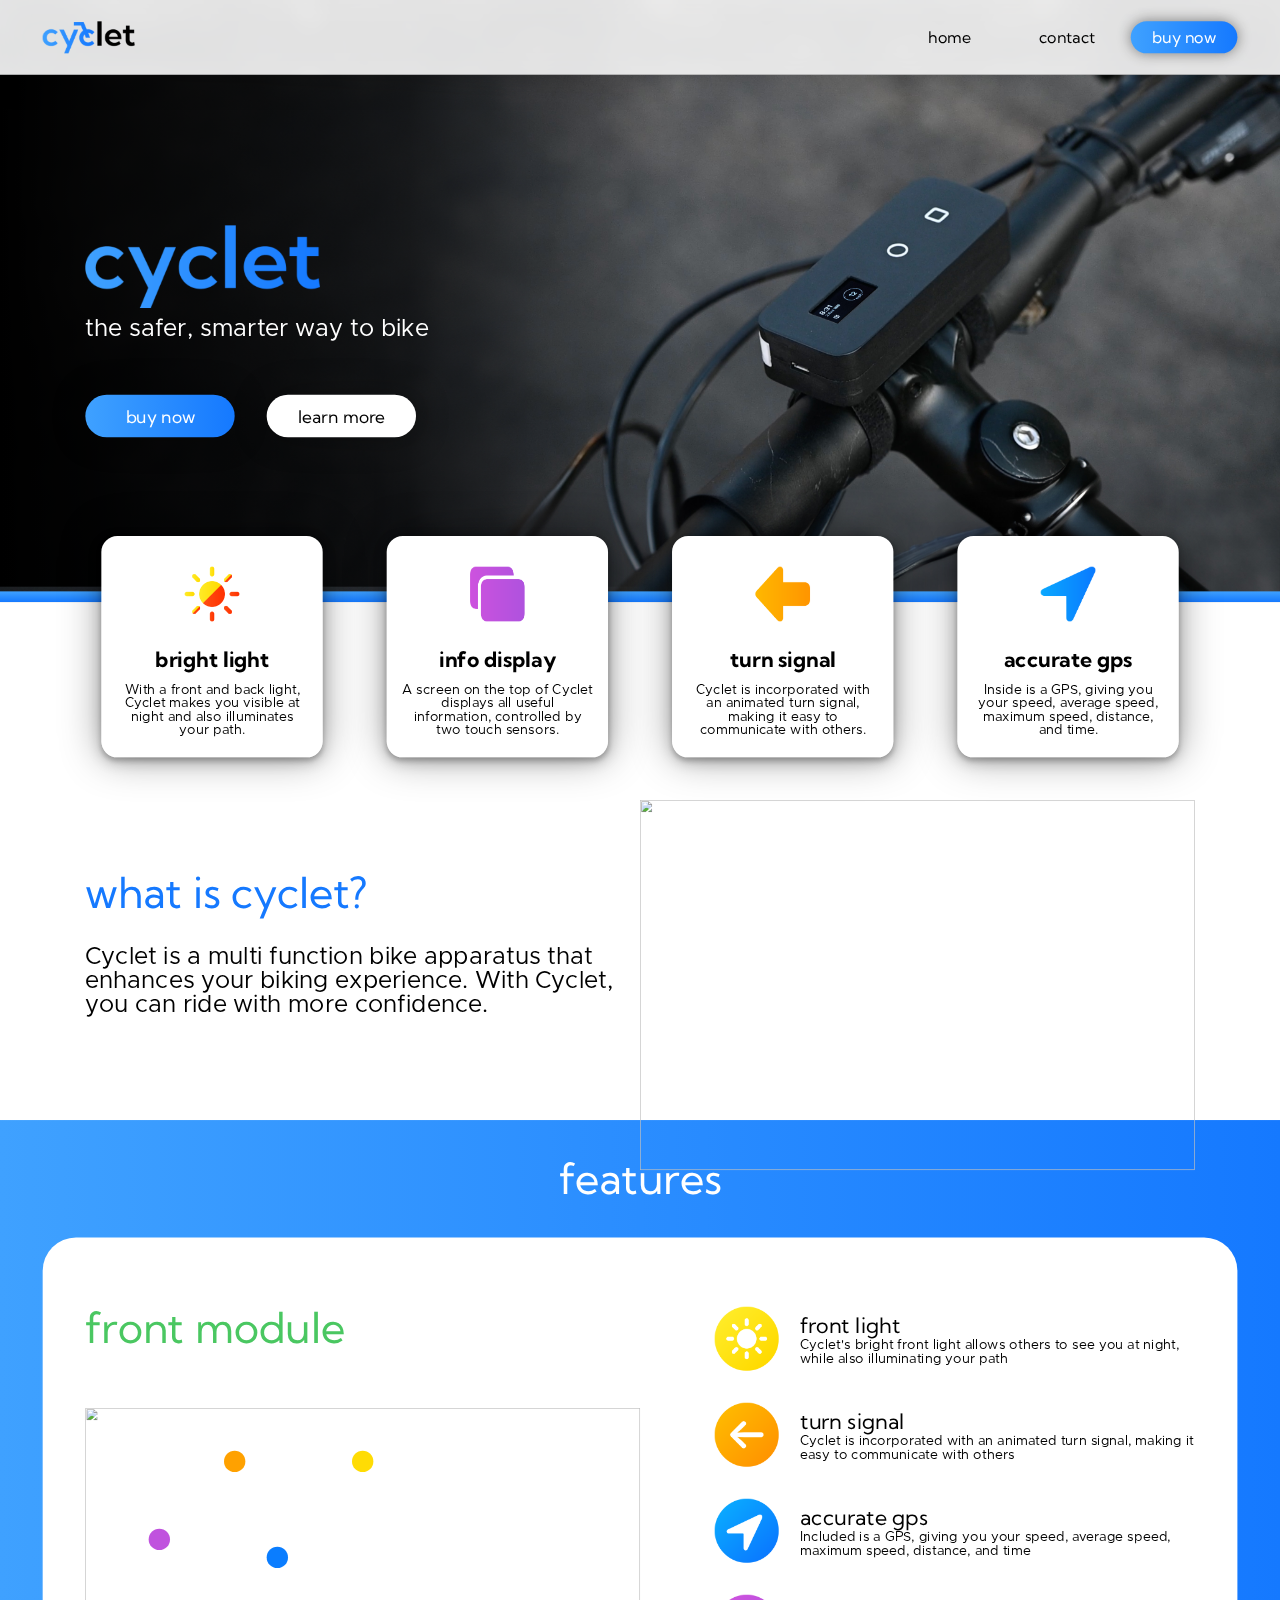
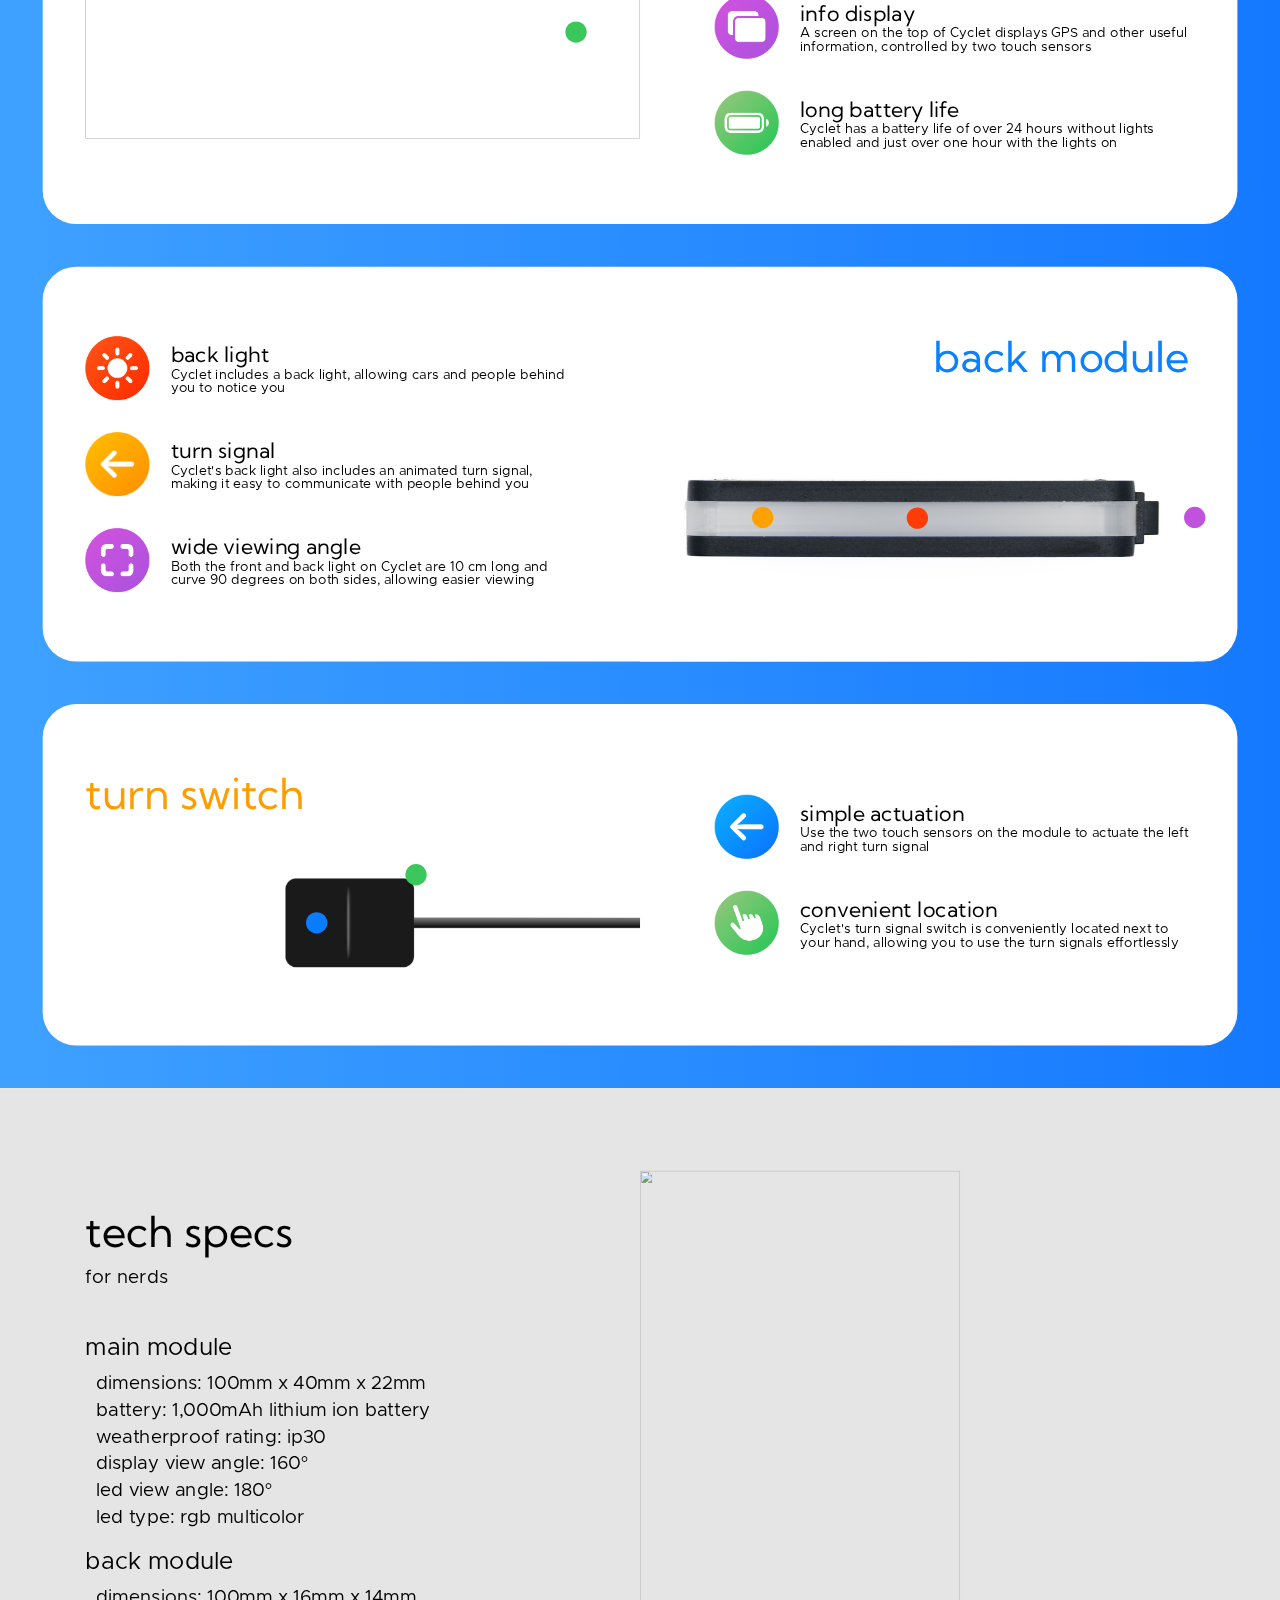
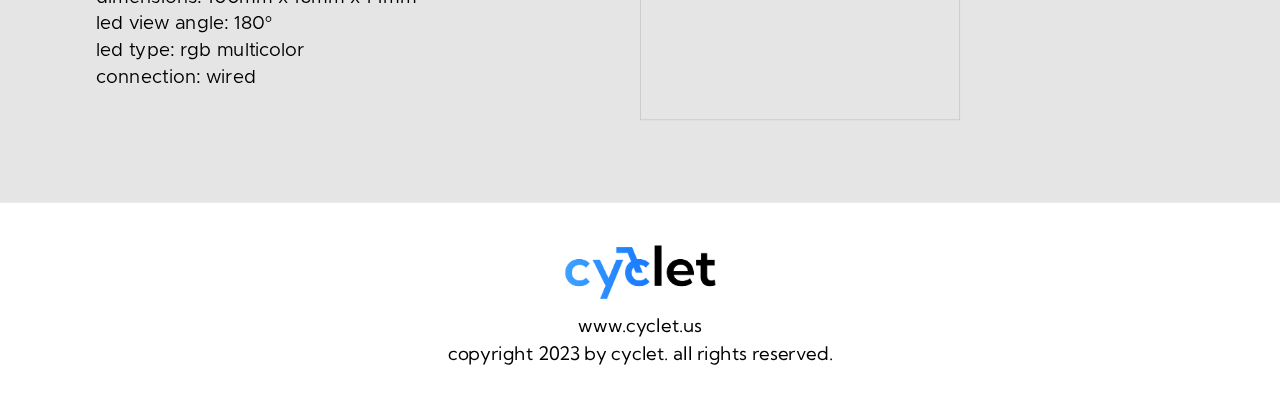
==== index.html @ 7fd23513 "Update index.html" ====
<!DOCTYPE html>
<html>
<head>
<meta charset="utf-8"/>
<meta http-equiv="X-UA-Compatible" content="IE=edge"/>
<meta name="viewport" content="width=device-width, initial-scale=1.0">
<title>cyclet</title>
<link rel="stylesheet" type="text/css" id="applicationStylesheet" href="index.css"/>
<script id="applicationScript" type="text/javascript" src="index.js"></script>
<script src="https://cdnjs.cloudflare.com/ajax/libs/jquery/3.0.0/jquery.min.js"></script>
<script src="https://cdnjs.cloudflare.com/ajax/libs/jquery-modal/0.9.1/jquery.modal.min.js"></script>
<link rel="stylesheet" href="https://cdnjs.cloudflare.com/ajax/libs/jquery-modal/0.9.1/jquery.modal.min.css" />
<link rel="shortcut icon" type="image/x-icon" href="favicon.ico">
<script>
if (navigator.userAgent.match(/Android/i) ||
      navigator.userAgent.match(/webOS/i) ||
      navigator.userAgent.match(/iPhone/i) ||
      navigator.userAgent.match(/iPad/i) ||
      navigator.userAgent.match(/iPod/i) ||
      navigator.userAgent.match(/BlackBerry/i) ||
      navigator.userAgent.match(/Windows Phone/i)
    ) { location.href = "mobile/"; } </script>
</head>
<body>
<div id="main">
	<span id='top'>&nbsp;</span>
	<svg data-type="Rectangle" data-name="Rectangle 23" class="Rectangle_23_j">
		<linearGradient id="Rectangle_23_j" spreadMethod="pad" x1="0" x2="1" y1="0.5" y2="0.5">
			<stop offset="0" stop-color="#3fa1ff" stop-opacity="1"></stop>
			<stop offset="1" stop-color="#1579ff" stop-opacity="1"></stop>
		</linearGradient>
		<rect id="Rectangle_23_j" rx="0" ry="0" x="0" y="0" width="1920" height="2352">
		</rect>
	</svg>
	<div data-type="Group" data-name="Group 19" id="Group_19">
		<img style="width: 100%" data-type="Rectangle" data-name="background.jpg" id="background.jpg" src="background.jpg" srcset="background.jpg">
			
		<svg data-type="Rectangle" data-name="Rectangle 7" class="Rectangle_7_n">
			<linearGradient id="Rectangle_7_n" spreadMethod="pad" x1="0" x2="1" y1="0.228" y2="0.231">
				<stop offset="0" stop-color="#000" stop-opacity="1"></stop>
				<stop offset="0.6192" stop-color="#000" stop-opacity="0.651"></stop>
				<stop offset="1" stop-color="#000" stop-opacity="0"></stop>
			</linearGradient>
			<rect id="Rectangle_7_n" rx="0" ry="0" x="0" y="0" width="992" height="768">
			</rect>
		</svg>
		<div data-type="Group" data-name="Group 3" id="Group_3">
			<img data-type="Rectangle" data-name="cycletlogo" id="cycletlogo" src="cycletlogo.png" srcset="cycletlogo.png 1x, cycletlogo@2x.png 2x">
				
			<div data-type="Text" data-name="the safer, smarter way to bike" id="the_safer_smarter_way_to_bike">
				<span>the safer, smarter way to bike</span>
			</div>
			<div data-type="Symbol" data-name="Color Button" id="Color_Button" class="Color_Button">
				<div data-type="Group" data-name="Color Button Large" id="Color_Button_Large">
					<svg data-type="Rectangle" data-name="Rectangle 5" class="Rectangle_5_u">
						<linearGradient id="Rectangle_5_u" spreadMethod="pad" x1="0" x2="1" y1="0.5" y2="0.5">
							<stop offset="0" stop-color="#3fa1ff" stop-opacity="1"></stop>
							<stop offset="1" stop-color="#1579ff" stop-opacity="1"></stop>
						</linearGradient>
						<rect id="Rectangle_5_u" rx="32" ry="32" x="0" y="0" width="224" height="64">
						</rect>
					</svg>
				</div>
				<a href='#buy' rel='modal:open'>
					<div data-type="Text" data-name="buy now" id="buy_now">
						<span>buy now</span>
					</div>
				</a>
			</div>
			<div data-type="Symbol" data-name="Blank Button" id="Blank_Button" class="Blank_Button">
				<svg data-type="Rectangle" data-name="Rectangle 6" class="Rectangle_6">
					<rect id="Rectangle_6" rx="32" ry="32" x="0" y="0" width="224" height="64">
					</rect>
				</svg>
				<div data-type="Text" data-name="learn more" id="learn_more" onclick="document.querySelector('#features').scrollIntoView({behavior: 'smooth'});">
					<span>learn more</span>
				</div>
			</div>
		</div>
	</div>
	<svg data-type="Rectangle" data-name="Rectangle 10" class="Rectangle_10_">
		<linearGradient id="Rectangle_10_" spreadMethod="pad" x1="0.5" x2="0.5" y1="0" y2="1">
			<stop offset="0" stop-color="#3fa1ff" stop-opacity="1"></stop>
			<stop offset="1" stop-color="#1579ff" stop-opacity="1"></stop>
		</linearGradient>
		<rect id="Rectangle_10_" rx="0" ry="0" x="0" y="0" width="1920" height="16">
		</rect>
	</svg>
	<div data-type="Symbol" data-name="Tab" id="Tab" class="Tab">
		<svg data-type="Rectangle" data-name="Rectangle 8" class="Rectangle_8">
			<rect id="Rectangle_8" rx="24" ry="24" x="0" y="0" width="332" height="332">
			</rect>
		</svg>
		<img data-type="Rectangle" data-name="sunicon" id="sunicon" src="sunicon.png" srcset="sunicon.png 1x, sunicon@2x.png 2x">
			
		<div data-type="Text" data-name="bright light" id="bright_light">
			<span>bright light</span>
		</div>
		<div data-type="Text" data-name="With a front and back light, Cyclet makes you visible at night and also illuminates your path." id="With_a_front_and_back_light_Cy">
			<span>With a front and back light, Cyclet makes you visible at night and also illuminates your path.</span>
		</div>
	</div>
	<div data-type="Symbol" data-name="Tab" id="Tab_" class="Tab">
		<svg data-type="Rectangle" data-name="Rectangle 8" class="Rectangle_8_">
			<rect id="Rectangle_8_" rx="24" ry="24" x="0" y="0" width="332" height="332">
			</rect>
		</svg>
		<img data-type="Rectangle" data-name="screenicon" id="screenicon" src="screenicon.png" srcset="screenicon.png 1x, screenicon@2x.png 2x">
			
		<div data-type="Text" data-name="info display" id="info_display">
			<span>info display</span>
		</div>
		<div data-type="Text" data-name="A screen on the top of Cyclet displays all useful information, controlled by two touch sensors." id="A_screen_on_the_top_of_Cyclet_">
			<span>A screen on the top of Cyclet displays all useful information, controlled by two touch sensors.</span>
		</div>
	</div>
	<div data-type="Symbol" data-name="Tab" id="Tab_bb" class="Tab">
		<svg data-type="Rectangle" data-name="Rectangle 8" class="Rectangle_8_bc">
			<rect id="Rectangle_8_bc" rx="24" ry="24" x="0" y="0" width="332" height="332">
			</rect>
		</svg>
		<img data-type="Rectangle" data-name="turnicon" id="turnicon" src="turnicon.png" srcset="turnicon.png 1x, turnicon@2x.png 2x">
			
		<div data-type="Text" data-name="turn signal" id="turn_signal">
			<span>turn signal</span>
		</div>
		<div data-type="Text" data-name="Cyclet is incorporated with an animated turn signal, making it easy to communicate with others." id="Cyclet_is_incorporated_with_an">
			<span>Cyclet is incorporated with an animated turn signal, making it easy to communicate with others.</span>
		</div>
	</div>
	<div data-type="Symbol" data-name="Tab" id="Tab_bg" class="Tab">
		<svg data-type="Rectangle" data-name="Rectangle 8" class="Rectangle_8_bh">
			<rect id="Rectangle_8_bh" rx="24" ry="24" x="0" y="0" width="332" height="332">
			</rect>
		</svg>
		<img data-type="Rectangle" data-name="gpsicon" id="gpsicon" src="gpsicon.png" srcset="gpsicon.png 1x, gpsicon@2x.png 2x">
			
		<div data-type="Text" data-name="accurate gps" id="accurate_gps">
			<span>accurate gps</span>
		</div>
		<div data-type="Text" data-name="Inside is a GPS, giving you your speed, average speed, maximum speed, distance, and time." id="Inside_is_a_GPS_giving_you_you">
			<span>Inside is a GPS, giving you your speed, average speed, maximum speed, distance, and time.</span>
		</div>
	</div>
	<div data-type="Group" data-name="what is cyclet" id="what_is_cyclet">
		<svg data-type="Rectangle" data-name="Rectangle 13" class="Rectangle_13">
			<rect id="Rectangle_13" rx="0" ry="0" x="0" y="0" width="1920" height="432">
			</rect>
		</svg>
		<div data-type="Group" data-name="Group 5" id="Group_5">
			<div data-type="Text" data-name="what is cyclet?" id="what_is_cyclet_bo">
				<span>what is cyclet?</span>
			</div>
			<div data-type="Symbol" data-name="Component 7 – 1" id="Component_7__1" class="Component_7___1">
				<div data-type="Text" data-name="Cyclet is a multi function bike apparatus that enhances your biking experience. With Cyclet, you can ride with more confidence." id="Cyclet_is_a_multi_function_bik">
					<span>Cyclet is a multi function bike apparatus that enhances your biking experience. With Cyclet, you can ride with more confidence.</span>
				</div>
			</div>
		</div>
		<img data-type="Rectangle" data-name="IMG_2763-removebg-preview" id="IMG_2763-removebg-preview" src="topright.png">
			
	</div>
	<div data-type="Text" data-name="features" id="features">
		<span>features</span>
	</div>
	<div data-type="Group" data-name="Group 15" id="Group_15">
		<svg data-type="Rectangle" data-name="Rectangle 14" class="Rectangle_14">
			<rect id="Rectangle_14" rx="50" ry="50" x="0" y="0" width="1792" height="880">
			</rect>
		</svg>
		<img data-type="Rectangle" data-name="cyclet" id="cyclet" src="front.jpg">
			
		<div data-type="Text" data-name="front module" id="front_module">
			<span>front module</span>
		</div>
		<div data-type="Group" data-name="Group 21" id="Group_21">
			<div data-type="Group" data-name="Group 6" id="Group_6">
				<img data-type="Rectangle" data-name="front" id="front" src="front.png" srcset="front.png 1x, front@2x.png 2x">
					
				<div data-type="Text" data-name="front light" id="front_light">
					<span>front light</span>
				</div>
				<div data-type="Text" data-name="Cyclet's bright front light allows others to see you at night, while also illuminating your path" id="Cyclets_bright_front_light_all">
					<span>Cyclet's bright front light allows others to see you at night, while also illuminating your path</span>
				</div>
			</div>
			<div data-type="Group" data-name="Group 6" id="Group_6_b">
				<img data-type="Rectangle" data-name="turn" id="turn" src="turn.png" srcset="turn.png 1x, turn@2x.png 2x">
					
				<div data-type="Text" data-name="turn signal" id="turn_signal_b">
					<span>turn signal</span>
				</div>
				<div data-type="Text" data-name="Cyclet is incorporated with an animated turn signal, making it easy to communicate with others" id="Cyclet_is_incorporated_with_an_b">
					<span>Cyclet is incorporated with an animated turn signal, making it easy to communicate with others</span>
				</div>
			</div>
			<div data-type="Group" data-name="Group 6" id="Group_6_ca">
				<img data-type="Rectangle" data-name="gps" id="gps" src="gps.png" srcset="gps.png 1x, gps@2x.png 2x">
					
				<div data-type="Text" data-name="accurate gps" id="accurate_gps_b">
					<span>accurate gps</span>
				</div>
				<div data-type="Text" data-name="Included is a GPS, giving you your speed, average speed, maximum speed, distance, and time" id="Included_is_a_GPS_giving_you_y">
					<span>Included is a GPS, giving you your speed, average speed, maximum speed, distance, and time</span>
				</div>
			</div>
			<div data-type="Group" data-name="Group 6" id="Group_6_cb">
				<img data-type="Rectangle" data-name="display" id="display" src="display.png" srcset="display.png 1x, display@2x.png 2x">
					
				<div data-type="Text" data-name="info display" id="info_display_cc">
					<span>info display</span>
				</div>
				<div data-type="Text" data-name="A screen on the top of Cyclet displays GPS and other useful information, controlled by two touch sensors" id="A_screen_on_the_top_of_Cyclet__cd">
					<span>A screen on the top of Cyclet displays GPS and other useful information, controlled by two touch sensors</span>
				</div>
			</div>
			<div data-type="Group" data-name="Group 6" id="Group_6_ce">
				<img data-type="Rectangle" data-name="battery" id="battery" src="battery.png" srcset="battery.png 1x, battery@2x.png 2x">
					
				<div data-type="Text" data-name="long battery life" id="long_battery_life">
					<span>long battery life</span>
				</div>
				<div data-type="Text" data-name="Cyclet has a battery life of over 24 hours without lights enabled and just over one hour with the lights on" id="Cyclet_has_a_battery_life_of_o">
					<span>Cyclet has a battery life of over 24 hours without lights enabled and just over one hour with the lights on</span>
				</div>
			</div>
		</div>
		<svg data-type="Ellipse" data-name="Ellipse 6" class="Ellipse_6">
			<ellipse id="Ellipse_6" rx="16" ry="16" cx="16" cy="16">
			</ellipse>
		</svg>
		<svg data-type="Ellipse" data-name="Ellipse 7" class="Ellipse_7">
			<ellipse id="Ellipse_7" rx="16" ry="16" cx="16" cy="16">
			</ellipse>
		</svg>
		<svg data-type="Ellipse" data-name="Ellipse 8" class="Ellipse_8">
			<ellipse id="Ellipse_8" rx="16" ry="16" cx="16" cy="16">
			</ellipse>
		</svg>
		<svg data-type="Ellipse" data-name="Ellipse 9" class="Ellipse_9">
			<ellipse id="Ellipse_9" rx="16" ry="16" cx="16" cy="16">
			</ellipse>
		</svg>
		<svg data-type="Ellipse" data-name="Ellipse 10" class="Ellipse_10">
			<ellipse id="Ellipse_10" rx="16" ry="16" cx="16" cy="16">
			</ellipse>
		</svg>
	</div>
	<div data-type="Group" data-name="Group 16" id="Group_16">
		<svg data-type="Rectangle" data-name="Rectangle 15" class="Rectangle_15">
			<rect id="Rectangle_15" rx="50" ry="50" x="0" y="0" width="1792" height="592">
			</rect>
		</svg>
		<img data-type="Rectangle" data-name="taillight" id="taillight" src="top.jpg">
			
		<div data-type="Text" data-name="back module" id="back_module">
			<span>back module</span>
		</div>
		<div data-type="Group" data-name="Group 22" id="Group_22">
			<div data-type="Group" data-name="Group 7" id="Group_7">
				<img data-type="Rectangle" data-name="back" id="back" src="back.png" srcset="back.png 1x, back@2x.png 2x">
					
				<div data-type="Text" data-name="back light" id="back_light">
					<span>back light</span>
				</div>
				<div data-type="Text" data-name="Cyclet includes a back light, allowing cars and people behind you to notice you" id="Cyclet_includes_a_back_light_a">
					<span>Cyclet includes a back light, allowing cars and people behind you to notice you</span>
				</div>
			</div>
			<div data-type="Group" data-name="Group 8" id="Group_8">
				<img data-type="Rectangle" data-name="turn" id="turn_cx" src="turn_cx.png" srcset="turn_cx.png 1x, turn_cx@2x.png 2x">
					
				<div data-type="Text" data-name="turn signal" id="turn_signal_cy">
					<span>turn signal</span>
				</div>
				<div data-type="Text" data-name="Cyclet's back light also includes an animated turn signal, making it easy to communicate with people behind you" id="Cyclets_back_light_also_includ">
					<span>Cyclet's back light also includes an animated turn signal, making it easy to communicate with people behind you</span>
				</div>
			</div>
			<div data-type="Group" data-name="Group 9" id="Group_9">
				<img data-type="Rectangle" data-name="viewing" id="viewing" src="viewing.png" srcset="viewing.png 1x, viewing@2x.png 2x">
					
				<div data-type="Text" data-name="wide viewing angle" id="wide_viewing_angle">
					<span>wide viewing angle</span>
				</div>
				<div data-type="Text" data-name="Both the front and back light on Cyclet are 10 cm long and curve 90 degrees on both sides, allowing easier viewing" id="Both_the_front_and_back_light_">
					<span>Both the front and back light on Cyclet are 10 cm long and curve 90 degrees on both sides, allowing easier viewing</span>
				</div>
			</div>
		</div>
		<svg data-type="Ellipse" data-name="Ellipse 11" class="Ellipse_11">
			<ellipse id="Ellipse_11" rx="16" ry="16" cx="16" cy="16">
			</ellipse>
		</svg>
		<svg data-type="Ellipse" data-name="Ellipse 12" class="Ellipse_12">
			<ellipse id="Ellipse_12" rx="16" ry="16" cx="16" cy="16">
			</ellipse>
		</svg>
		<svg data-type="Ellipse" data-name="Ellipse 13" class="Ellipse_13">
			<ellipse id="Ellipse_13" rx="16" ry="16" cx="16" cy="16">
			</ellipse>
		</svg>
	</div>
	<div data-type="Group" data-name="Group 17" id="Group_17">
		<svg data-type="Rectangle" data-name="Rectangle 16" class="Rectangle_16">
			<rect id="Rectangle_16" rx="50" ry="50" x="0" y="0" width="1792" height="512">
			</rect>
		</svg>
		<img data-type="Rectangle" data-name="turnswitch" id="turnswitch" src="turnswitch.png" srcset="turnswitch.png 1x, turnswitch@2x.png 2x">
			
		<div data-type="Text" data-name="turn switch" id="turn_switch">
			<span>turn switch</span>
		</div>
		<div data-type="Group" data-name="Group 23" id="Group_23">
			<div data-type="Group" data-name="Group 10" id="Group_10">
				<img data-type="Rectangle" data-name="switch" id="switch" src="switch.png" srcset="switch.png 1x, switch@2x.png 2x">
					
				<div data-type="Text" data-name="simple actuation" id="simple_actuation">
					<span>simple actuation</span>
				</div>
				<div data-type="Text" data-name="Use the two touch sensors on the module to actuate the left and right turn signal" id="Use_the_two_touch_sensors_on_t">
					<span>Use the two touch sensors on the module to actuate the left and right turn signal</span>
				</div>
			</div>
			<div data-type="Group" data-name="Group 11" id="Group_11">
				<img data-type="Rectangle" data-name="touch" id="touch" src="touch.png" srcset="touch.png 1x, touch@2x.png 2x">
					
				<div data-type="Text" data-name="convenient location" id="convenient_location">
					<span>convenient location</span>
				</div>
				<div data-type="Text" data-name="Cyclet's turn signal switch is conveniently located next to your hand, allowing you to use the turn signals effortlessly" id="Cyclets_turn_signal_switch_is_">
					<span>Cyclet's turn signal switch is conveniently located next to your hand, allowing you to use the turn signals effortlessly</span>
				</div>
			</div>
		</div>
		<svg data-type="Ellipse" data-name="Ellipse 19" class="Ellipse_19">
			<ellipse id="Ellipse_19" rx="16" ry="16" cx="16" cy="16">
			</ellipse>
		</svg>
		<svg data-type="Ellipse" data-name="Ellipse 20" class="Ellipse_20">
			<ellipse id="Ellipse_20" rx="16" ry="16" cx="16" cy="16">
			</ellipse>
		</svg>
		<svg data-type="Path" data-name="Path 1" class="Path_1_dn" viewBox="0 0 256 80">
			<linearGradient id="Path_1_dn" spreadMethod="pad" x1="0" x2="1" y1="0.5" y2="0.5">
				<stop offset="0" stop-color="#fff" stop-opacity="0"></stop>
				<stop offset="1" stop-color="#fff" stop-opacity="1"></stop>
			</linearGradient>
			<path id="Path_1_dn" d="M 0 0 L 256 0 L 256 80 L 0 80 L 0 0 Z">
			</path>
		</svg>
	</div>
	<div data-type="Group" data-name="Group 14" id="Group_14">
		<div data-type="Group" data-name="Group 13" id="Group_13">
			<svg data-type="Rectangle" data-name="Rectangle 17" class="Rectangle_17">
				<rect id="Rectangle_17" rx="0" ry="0" x="0" y="0" width="1920" height="1072">
				</rect>
			</svg>
			<div data-type="Group" data-name="Group 12" id="Group_12">
				<div data-type="Text" data-name="tech specs" id="tech_specs">
					<span>tech specs</span>
				</div>
				<div data-type="Text" data-name="for nerds" id="for_nerds">
					<span>for nerds</span>
				</div>
				<div data-type="Text" data-name="main module" id="main_module">
					<span>main module</span>
				</div>
				<div data-type="Text" data-name="dimensions: 100mm x 40mm x 22mm
battery: 1,000mAh lithium ion battery
weatherproof rating: ip30
display view angle: 160°
led view angle: 180°
led type: rgb multicolor" id="dimensions_100mm_x_60mm_x_40mm">
					<span>dimensions: 100mm x 40mm x 22mm<br/>battery: 1,000mAh lithium ion battery<br/>weatherproof rating: ip30<br/>display view angle: 160°<br/>led view angle: 180°<br/>led type: rgb multicolor</span>
				</div>
				<div data-type="Text" data-name="back module" id="back_module_dw">
					<span>back module</span>
				</div>
				<div data-type="Text" data-name="dimensions: 100mm x 16mm x 14mm
led view angle: 180°
led type: rgb multicolor
connection: wired" id="dimensions_100mm_x_WONG_led_br">
					<span>dimensions: 100mm x 16mm x 14mm<br/>led view angle: 180°<br/>led type: rgb multicolor<br/>connection: wired</span>
				</div>
			</div>
		</div>
		<img style="width:50%" data-type="Rectangle" data-name="front_clear.png" id="cyclet_dy" src="front_clear.png" srcset="front_clear.png">
			
	</div>
	<div data-type="Group" data-name="Group 18" id="Group_18">
		<svg data-type="Rectangle" data-name="Rectangle 18" class="Rectangle_18">
			<rect id="Rectangle_18" rx="0" ry="0" x="0" y="0" width="1920" height="288">
			</rect>
		</svg>
		<div data-type="Text" data-name="www.cyclet.us
copyright 2022 by cyclet. all rights reserved." id="wwwcycletus_copyright_2022_by_">
			<span>www.cyclet.us<br/>copyright 2023 by cyclet. all rights reserved.</span>
		</div>
		<img data-type="Rectangle" data-name="cycletmulti" id="cycletmulti" src="cycletmulti.png" srcset="cycletmulti.png 1x, cycletmulti@2x.png 2x">
			
	</div>
</div>
<div id="Web_1920__1b" style='position:fixed;top:0;'>
	<div data-type="Symbol" data-name="title bar" id="title_bar" class="title_bar" style='backdrop-filter:blur(5px);-webkit-backdrop-filter:blur(5px);'>
		<svg data-type="Rectangle" data-name="Rectangle 1" class="Rectangle_1">
			<rect id="Rectangle_1" rx="0" ry="0" x="0" y="0" width="1920" height="112">
			</rect>
		</svg>
		<img data-type="Rectangle" data-name="cycletmulti" id="cycletmulti_d" src="cycletmulti_d.png" srcset="cycletmulti_d.png 1x, cycletmulti_d@2x.png 2x" onclick="document.querySelector('#top').scrollIntoView({behavior: 'smooth'});">
			
		<div data-type="Symbol" data-name="Blank Button Small" id="Blank_Button_Small" class="Blank_Button_Small">
			<svg data-type="Rectangle" data-name="Rectangle 3" class="Rectangle_3">
				<rect id="Rectangle_3" rx="0" ry="0" x="0" y="0" width="160" height="48">
				</rect>
			</svg>
			<div data-type="Text" data-name="home" id="home" onclick="document.querySelector('#top').scrollIntoView({behavior: 'smooth'});">
				<span>home</span>
			</div>
		</div>
		<div data-type="Symbol" data-name="Color Button Small" id="Color_Button_Small" class="Color_Button_Small">
			<svg data-type="Rectangle" data-name="Rectangle 4" class="Rectangle_4_eb">
				<linearGradient id="Rectangle_4_eb" spreadMethod="pad" x1="0" x2="1" y1="0.5" y2="0.5">
					<stop offset="0" stop-color="#3fa1ff" stop-opacity="1"></stop>
					<stop offset="1" stop-color="#1579ff" stop-opacity="1"></stop>
				</linearGradient>
				<rect id="Rectangle_4_eb" rx="24" ry="24" x="0" y="0" width="160" height="48">
				</rect>
			</svg>
			<a href='#buy' rel='modal:open'>
				<div data-type="Text" data-name="buy now" id="buy_now_ec">
					<span>buy now</span>
				</div>
			</a>
		</div>
		<div data-type="Symbol" data-name="Blank Button Small" id="Blank_Button_Small_ed" class="Blank_Button_Small">
			<svg data-type="Rectangle" data-name="Rectangle 3" class="Rectangle_3_ee">
				<rect id="Rectangle_3_ee" rx="0" ry="0" x="0" y="0" width="160" height="48">
				</rect>
			</svg>
			<a href='#contact-modal' rel='modal:open'>
				<div data-type="Text" data-name="contact" id="contact">
					<span>contact</span>
				</div>
			</a>
		</div>
	</div>
</div>
<div id='contact-modal' class='modal' style='min-width:min-content;'>
	<iframe src="https://docs.google.com/forms/d/e/1FAIpQLSdqhwsS5sTZXXdIE7rICwc__Wpd91kjkl7HMSyyU1W9fLXkRw/viewform?embedded=true" width="640" height="551" frameborder="0" marginheight="0" marginwidth="0">Loading…</iframe>
</div>
<div id='buy' class='modal' style='min-width:min-content;'>
	<iframe src="https://docs.google.com/forms/d/e/1FAIpQLSf7C9I0SHGZcis4JvkJuP2C1coOa0m0CcKMeCeKfvxYSpRfvQ/viewform?embedded=true" width="640" height="551" frameborder="0" marginheight="0" marginwidth="0">Loading…</iframe>
</div>
</body>
</html>
---- index.css ----
@import url('https://fonts.googleapis.com/css2?family=Kumbh+Sans:wght@500;700&display=swap');

@font-face {
	font-family: "Metropolis";
	src: url("Metropolis-Regular.otf");
}
@font-face {
	font-family: "MetropolisBold";
	src: url("Metropolis-Bold.otf");
	font-weight;
}

.mediaViewInfo {
	--web-view-name: main;
	--web-view-id: main;
	--web-scale-to-fit: true;
	--web-scale-to-fit-type: width;
	--web-enable-scale-up: true;
	--web-scale-on-resize: true;
	--web-enable-deep-linking: true;
}
:root {
	--web-view-ids: main;
}
* {
	margin: 0;
	padding: 0;
	box-sizing: border-box;
	border: none;
}
#main {
	position: absolute;
	width: 1920px;
	height: 5392px;
	background-color: rgba(255,255,255,1);
	overflow: hidden;
	--web-view-name: main;
	--web-view-id: main;
	--web-scale-to-fit: true;
	--web-scale-to-fit-type: width;
	--web-enable-scale-up: true;
	--web-scale-on-resize: true;
	--web-enable-deep-linking: true;
}
@keyframes  {


}
@keyframes  {


}
#Rectangle_23_j {
	fill: url(#Rectangle_23_j);
}
.Rectangle_23_j {
	position: absolute;
	overflow: visible;
	width: 1920px;
	height: 2352px;
	left: 0px;
	top: 1680px;
}
#Group_19 {
	position: absolute;
	width: 1920px;
	height: 887px;
	left: 0px;
	top: 0px;
	overflow: visible;
}
#rak-reflex-Cyklist-i-NY-smart- {
	position: absolute;
	width: 1920px;
	height: 887px;
	left: 0px;
	top: 0px;
	overflow: visible;
}
#Rectangle_7_n {
	fill: url(#Rectangle_7_n);
}
.Rectangle_7_n {
	position: absolute;
	overflow: visible;
	width: 992px;
	height: 768px;
	left: 0px;
	top: 112px;
}
#Group_3 {
	position: absolute;
	width: 864px;
	height: 318px;
	left: 128px;
	top: 338px;
	overflow: visible;
}
#cycletlogo {
	position: absolute;
	width: 352px;
	height: 124px;
	left: 0px;
	top: 0px;
	overflow: visible;
}
#the_safer_smarter_way_to_bike {
	left: 0px;
	top: 137px;
	position: absolute;
	overflow: visible;
	width: 865px;
	height: 36px;
	text-align: left;
	font-family: Metropolis;
	font-style: normal;
	font-weight: normal;
	font-size: 36px;
	color: rgba(255,255,255,1);
}
#Color_Button {
	position: absolute;
	width: 224px;
	height: 64px;
	left: 0px;
	top: 254px;
	overflow: visible;
	--web-animation: fadein undefineds undefined;
	--web-action-type: page;
	--web-action-target: buy.html;
	cursor: pointer;
}
#Color_Button_Large {
	position: absolute;
	width: 224px;
	height: 64px;
	left: 0px;
	top: 0px;
	overflow: visible;
}
#Rectangle_5_u {
	fill: url(#Rectangle_5_u);
}
.Rectangle_5_u {
	filter: drop-shadow(0px 0px 25px rgba(0, 0, 0, 0.302));
	position: absolute;
	overflow: visible;
	width: 299px;
	height: 139px;
	left: 0px;
	top: 0px;
}
#buy_now {
	left: 0px;
	top: 16px;
	position: absolute;
	overflow: visible;
	width: 225px;
	height: 26px;
	text-align: center;
	font-family: Kumbh Sans;
	font-style: normal;
	font-weight: normal;
	font-size: 26px;
	color: rgba(255,255,255,1);
}
#Blank_Button {
	position: absolute;
	width: 224px;
	height: 64px;
	left: 272px;
	top: 254px;
	overflow: visible;
}
#Rectangle_6 {
	fill: rgba(255,255,255,1);
}
.Rectangle_6 {
	filter: drop-shadow(0px 0px 25px rgba(0, 0, 0, 0.302));
	position: absolute;
	overflow: visible;
	width: 299px;
	height: 139px;
	left: 0px;
	top: 0px;
}
#learn_more {
	left: 0px;
	top: 16px;
	position: absolute;
	overflow: visible;
	width: 225px;
	height: 26px;
	text-align: center;
	font-family: Kumbh Sans;
	font-style: normal;
	font-weight: normal;
	font-size: 26px;
	color: rgba(0,0,0,1);
}
#Rectangle_10_ {
	fill: url(#Rectangle_10_);
}
.Rectangle_10_ {
	position: absolute;
	overflow: visible;
	width: 1920px;
	height: 16px;
	left: 0px;
	top: 887px;
}
#Tab {
	position: absolute;
	width: 332px;
	height: 332px;
	left: 152px;
	top: 804px;
	overflow: visible;
	box-shadow: 0 4px 8px 0 rgba(0, 0, 0, 0.2), 0 6px 20px 0 rgba(0, 0, 0, 0.19);
	border-radius: 24px;
}
#Rectangle_8 {
	fill: rgba(255,255,255,1);
}
.Rectangle_8 {
	filter: drop-shadow(0px 0px 30px rgba(0, 0, 0, 0.388));
	position: absolute;
	overflow: visible;
	width: 422px;
	height: 422px;
	left: 0px;
	top: 0px;
}
#sunicon {
	position: absolute;
	width: 82px;
	height: 82px;
	left: 125px;
	top: 46px;
	overflow: visible;
}
#bright_light {
	left: 6px;
	top: 165px;
	position: absolute;
	overflow: visible;
	width: 321px;
	height: 32px;
	text-align: center;
	font-family: Kumbh Sans;
	font-style: normal;
	font-weight: bold;
	font-size: 32px;
	color: rgba(0,0,0,1);
}
#With_a_front_and_back_light_Cy {
	left: 22px;
	top: 221px;
	position: absolute;
	overflow: visible;
	width: 289px;
	height: 92px;
	text-align: center;
	font-family: Metropolis;
	font-style: normal;
	font-weight: normal;
	font-size: 20px;
	color: rgba(0,0,0,1);
}
#Tab_ {
	position: absolute;
	width: 332px;
	height: 332px;
	left: 580px;
	top: 804px;
	box-shadow: 0 4px 8px 0 rgba(0, 0, 0, 0.2), 0 6px 20px 0 rgba(0, 0, 0, 0.19);
	overflow: visible;
	border-radius: 24px;
}
#Rectangle_8_ {
	fill: rgba(255,255,255,1);
}
.Rectangle_8_ {
	filter: drop-shadow(0px 0px 30px rgba(0, 0, 0, 0.388));
	position: absolute;
	overflow: visible;
	width: 422px;
	height: 422px;
	left: 0px;
	top: 0px;
}
#screenicon {
	position: absolute;
	width: 82px;
	height: 82px;
	left: 125px;
	top: 46px;
	overflow: visible;
}
#info_display {
	left: 6px;
	top: 165px;
	position: absolute;
	overflow: visible;
	width: 321px;
	height: 32px;
	text-align: center;
	font-family: Kumbh Sans;
	font-style: normal;
	font-weight: bold;
	font-size: 32px;
	color: rgba(0,0,0,1);
}
#A_screen_on_the_top_of_Cyclet_ {
	left: 22px;
	top: 221px;
	position: absolute;
	overflow: visible;
	width: 289px;
	height: 68px;
	text-align: center;
	font-family: Metropolis;
	font-style: normal;
	font-weight: normal;
	font-size: 20px;
	color: rgba(0,0,0,1);
}
#Tab_bb {
	position: absolute;
	width: 332px;
	height: 332px;
	left: 1008px;
	top: 804px;
	overflow: visible;
	box-shadow: 0 4px 8px 0 rgba(0, 0, 0, 0.2), 0 6px 20px 0 rgba(0, 0, 0, 0.19);
	border-radius: 24px;
}
#Rectangle_8_bc {
	fill: rgba(255,255,255,1);
}
.Rectangle_8_bc {
	filter: drop-shadow(0px 0px 30px rgba(0, 0, 0, 0.388));
	position: absolute;
	overflow: visible;
	width: 422px;
	height: 422px;
	left: 0px;
	top: 0px;
}
#turnicon {
	position: absolute;
	width: 82px;
	height: 82px;
	left: 125px;
	top: 46px;
	overflow: visible;
}
#turn_signal {
	left: 6px;
	top: 165px;
	position: absolute;
	overflow: visible;
	width: 321px;
	height: 32px;
	text-align: center;
	font-family: Kumbh Sans;
	font-style: normal;
	font-weight: bold;
	font-size: 32px;
	color: rgba(0,0,0,1);
}
#Cyclet_is_incorporated_with_an {
	left: 22px;
	top: 221px;
	position: absolute;
	overflow: visible;
	width: 289px;
	height: 92px;
	text-align: center;
	font-family: Metropolis;
	font-style: normal;
	font-weight: normal;
	font-size: 20px;
	color: rgba(0,0,0,1);
}
#Tab_bg {
	position: absolute;
	width: 332px;
	height: 332px;
	left: 1436px;
	top: 804px;
	box-shadow: 0 4px 8px 0 rgba(0, 0, 0, 0.2), 0 6px 20px 0 rgba(0, 0, 0, 0.19);
	overflow: visible;
	border-radius: 24px;
}
#Rectangle_8_bh {
	fill: rgba(255,255,255,1);
}
.Rectangle_8_bh {
	filter: drop-shadow(0px 0px 30px rgba(0, 0, 0, 0.388));
	position: absolute;
	overflow: visible;
	width: 422px;
	height: 422px;
	left: 0px;
	top: 0px;
}
#gpsicon {
	position: absolute;
	width: 82px;
	height: 82px;
	left: 125px;
	top: 46px;
	overflow: visible;
}
#accurate_gps {
	left: 6px;
	top: 165px;
	position: absolute;
	overflow: visible;
	width: 321px;
	height: 32px;
	text-align: center;
	font-family: Kumbh Sans;
	font-style: normal;
	font-weight: bold;
	font-size: 32px;
	color: rgba(0,0,0,1);
}
#Inside_is_a_GPS_giving_you_you {
	left: 22px;
	top: 221px;
	position: absolute;
	overflow: visible;
	width: 289px;
	height: 92px;
	text-align: center;
	font-family: Metropolis;
	font-style: normal;
	font-weight: normal;
	font-size: 20px;
	color: rgba(0,0,0,1);
}
#what_is_cyclet {
	position: absolute;
	width: 1920px;
	height: 432px;
	left: 0px;
	top: 1200px;
	overflow: visible;
}
#Rectangle_13 {
	fill: transparent;
}
.Rectangle_13 {
	position: absolute;
	overflow: visible;
	width: 1920px;
	height: 432px;
	left: 0px;
	top: 0px;
}
#Group_5 {
	position: absolute;
	width: 832px;
	height: 250px;
	left: 128px;
	top: 99px;
	overflow: visible;
}
#what_is_cyclet_bo {
	left: 0px;
	top: 0px;
	position: absolute;
	overflow: visible;
	width: 609px;
	height: 64px;
	text-align: left;
	font-family: Kumbh Sans;
	font-style: normal;
	font-weight: normal;
	font-size: 64px;
	color: rgba(21,121,255,1);
}
#Component_7__1 {
	position: absolute;
	width: 832px;
	height: 132px;
	left: 0px;
	top: 118px;
	overflow: visible;
}
#Cyclet_is_a_multi_function_bik {
	left: 0px;
	top: 0px;
	position: absolute;
	overflow: visible;
	width: 833px;
	height: 122px;
	text-align: left;
	font-family: Metropolis;
	font-style: normal;
	font-weight: normal;
	font-size: 36px;
	color: rgba(0,0,0,1);
}
#IMG_2763-removebg-preview {
	position: absolute;
	width: 832px;
	height: 555px;
	left: 960px;
	top: 0px;
	overflow: visible;
}
#features {
	left: 656px;
	top: 1728px;
	position: absolute;
	overflow: visible;
	width: 609px;
	height: 64px;
	text-align: center;
	font-family: Kumbh Sans;
	font-style: normal;
	font-weight: normal;
	font-size: 64px;
	color: rgba(255,255,255,1);
}
#Group_15 {
	position: absolute;
	width: 1792px;
	height: 887px;
	left: 64px;
	top: 1856px;
	overflow: visible;
}
#Rectangle_14 {
	fill: rgba(255,255,255,1);
}
.Rectangle_14 {
	position: absolute;
	overflow: visible;
	width: 1792px;
	height: 880px;
	left: 0px;
	top: 0px;
}
#cyclet {
	position: absolute;
	width: 832px;
	height: 496px;
	left: 64px;
	top: 256px;
	overflow: visible;
}
#front_module {
	left: 64px;
	top: 95px;
	position: absolute;
	overflow: visible;
	width: 357px;
	white-space: nowrap;
	text-align: left;
	font-family: Kumbh Sans;
	font-style: normal;
	font-weight: normal;
	font-size: 64px;
	color: rgba(74,199,97,1);
}
#Group_21 {
	position: absolute;
	width: 720px;
	height: 672px;
	left: 1008px;
	top: 104px;
	overflow: visible;
}
#Group_6 {
	position: absolute;
	width: 720px;
	height: 96px;
	left: 0px;
	top: 0px;
	overflow: visible;
}
#front {
	position: absolute;
	width: 96px;
	height: 96px;
	left: 0px;
	top: 0px;
	overflow: visible;
}
#front_light {
	left: 128px;
	top: 7px;
	position: absolute;
	overflow: visible;
	width: 133px;
	white-space: nowrap;
	text-align: left;
	font-family: Kumbh Sans;
	font-style: normal;
	font-weight: normal;
	font-size: 32px;
	color: rgba(0,0,0,1);
}
#Cyclets_bright_front_light_all {
	left: 128px;
	top: 48px;
	position: absolute;
	overflow: visible;
	width: 593px;
	height: 44px;
	text-align: left;
	font-family: Metropolis;
	font-style: normal;
	font-weight: normal;
	font-size: 20px;
	color: rgba(0,0,0,1);
}
#Group_6_b {
	position: absolute;
	width: 720px;
	height: 96px;
	left: 0px;
	top: 144px;
	overflow: visible;
}
#turn {
	position: absolute;
	width: 96px;
	height: 96px;
	left: 0px;
	top: 0px;
	overflow: visible;
}
#turn_signal_b {
	left: 128px;
	top: 7px;
	position: absolute;
	overflow: visible;
	width: 149px;
	white-space: nowrap;
	text-align: left;
	font-family: Kumbh Sans;
	font-style: normal;
	font-weight: normal;
	font-size: 32px;
	color: rgba(0,0,0,1);
}
#Cyclet_is_incorporated_with_an_b {
	left: 128px;
	top: 48px;
	position: absolute;
	overflow: visible;
	width: 593px;
	height: 44px;
	text-align: left;
	font-family: Metropolis;
	font-style: normal;
	font-weight: normal;
	font-size: 20px;
	color: rgba(0,0,0,1);
}
#Group_6_ca {
	position: absolute;
	width: 720px;
	height: 96px;
	left: 0px;
	top: 288px;
	overflow: visible;
}
#gps {
	position: absolute;
	width: 96px;
	height: 96px;
	left: 0px;
	top: 0px;
	overflow: visible;
}
#accurate_gps_b {
	left: 128px;
	top: 7px;
	position: absolute;
	overflow: visible;
	width: 184px;
	white-space: nowrap;
	text-align: left;
	font-family: Kumbh Sans;
	font-style: normal;
	font-weight: normal;
	font-size: 32px;
	color: rgba(0,0,0,1);
}
#Included_is_a_GPS_giving_you_y {
	left: 128px;
	top: 48px;
	position: absolute;
	overflow: visible;
	width: 593px;
	height: 44px;
	text-align: left;
	font-family: Metropolis;
	font-style: normal;
	font-weight: normal;
	font-size: 20px;
	color: rgba(0,0,0,1);
}
#Group_6_cb {
	position: absolute;
	width: 720px;
	height: 96px;
	left: 0px;
	top: 432px;
	overflow: visible;
}
#display {
	position: absolute;
	width: 96px;
	height: 96px;
	left: 0px;
	top: 0px;
	overflow: visible;
}
#info_display_cc {
	left: 128px;
	top: 7px;
	position: absolute;
	overflow: visible;
	width: 161px;
	white-space: nowrap;
	text-align: left;
	font-family: Kumbh Sans;
	font-style: normal;
	font-weight: normal;
	font-size: 32px;
	color: rgba(0,0,0,1);
}
#A_screen_on_the_top_of_Cyclet__cd {
	left: 128px;
	top: 48px;
	position: absolute;
	overflow: visible;
	width: 593px;
	height: 44px;
	text-align: left;
	font-family: Metropolis;
	font-style: normal;
	font-weight: normal;
	font-size: 20px;
	color: rgba(0,0,0,1);
}
#Group_6_ce {
	position: absolute;
	width: 720px;
	height: 96px;
	left: 0px;
	top: 576px;
	overflow: visible;
}
#battery {
	position: absolute;
	width: 96px;
	height: 96px;
	left: 0px;
	top: 0px;
	overflow: visible;
}
#long_battery_life {
	left: 128px;
	top: 7px;
	position: absolute;
	overflow: visible;
	width: 218px;
	white-space: nowrap;
	text-align: left;
	font-family: Kumbh Sans;
	font-style: normal;
	font-weight: normal;
	font-size: 32px;
	color: rgba(0,0,0,1);
}
#Cyclet_has_a_battery_life_of_o {
	left: 128px;
	top: 48px;
	position: absolute;
	overflow: visible;
	width: 593px;
	height: 44px;
	text-align: left;
	font-family: Metropolis;
	font-style: normal;
	font-weight: normal;
	font-size: 20px;
	color: rgba(0,0,0,1);
}
#Ellipse_6 {
	fill: rgba(255,220,4,1);
}
.Ellipse_6 {
	position: absolute;
	overflow: visible;
	width: 32px;
	height: 32px;
	left: 464px;
	top: 320px;
}
#Ellipse_7 {
	fill: rgba(192,82,222,1);
}
.Ellipse_7 {
	position: absolute;
	overflow: visible;
	width: 32px;
	height: 32px;
	left: 159px;
	top: 437px;
}
#Ellipse_8 {
	fill: rgba(255,161,0,1);
}
.Ellipse_8 {
	position: absolute;
	overflow: visible;
	width: 32px;
	height: 32px;
	left: 272px;
	top: 320px;
}
#Ellipse_9 {
	fill: rgba(10,125,255,1);
}
.Ellipse_9 {
	position: absolute;
	overflow: visible;
	width: 32px;
	height: 32px;
	left: 336px;
	top: 464px;
}
#Ellipse_10 {
	fill: rgba(59,199,92,1);
}
.Ellipse_10 {
	position: absolute;
	overflow: visible;
	width: 32px;
	height: 32px;
	left: 784px;
	top: 576px;
}
#Group_16 {
	position: absolute;
	width: 1792px;
	height: 592px;
	left: 64px;
	top: 2800px;
	overflow: visible;
}
#Rectangle_15 {
	fill: rgba(255,255,255,1);
}
.Rectangle_15 {
	position: absolute;
	overflow: visible;
	width: 1792px;
	height: 592px;
	left: 0px;
	top: 0px;
}
#taillight {
	position: absolute;
	width: 832px;
	height: 432px;
	left: 896px;
	top: 160px;
	overflow: visible;
}
#back_module {
	left: 1336px;
	top: 95px;
	position: absolute;
	overflow: visible;
	width: 364px;
	white-space: nowrap;
	text-align: left;
	font-family: Kumbh Sans;
	font-style: normal;
	font-weight: normal;
	font-size: 64px;
	color: rgba(10,129,255,1);
}
#Group_22 {
	position: absolute;
	width: 720px;
	height: 384px;
	left: 64px;
	top: 104px;
	overflow: visible;
}
#Group_7 {
	position: absolute;
	width: 720px;
	height: 96px;
	left: 0px;
	top: 0px;
	overflow: visible;
}
#back {
	position: absolute;
	width: 96px;
	height: 96px;
	left: 0px;
	top: 0px;
	overflow: visible;
}
#back_light {
	left: 128px;
	top: 7px;
	position: absolute;
	overflow: visible;
	width: 136px;
	white-space: nowrap;
	text-align: left;
	font-family: Kumbh Sans;
	font-style: normal;
	font-weight: normal;
	font-size: 32px;
	color: rgba(0,0,0,1);
}
#Cyclet_includes_a_back_light_a {
	left: 128px;
	top: 48px;
	position: absolute;
	overflow: visible;
	width: 593px;
	height: 44px;
	text-align: left;
	font-family: Metropolis;
	font-style: normal;
	font-weight: normal;
	font-size: 20px;
	color: rgba(0,0,0,1);
}
#Group_8 {
	position: absolute;
	width: 720px;
	height: 96px;
	left: 0px;
	top: 144px;
	overflow: visible;
}
#turn_cx {
	position: absolute;
	width: 96px;
	height: 96px;
	left: 0px;
	top: 0px;
	overflow: visible;
}
#turn_signal_cy {
	left: 128px;
	top: 7px;
	position: absolute;
	overflow: visible;
	width: 149px;
	white-space: nowrap;
	text-align: left;
	font-family: Kumbh Sans;
	font-style: normal;
	font-weight: normal;
	font-size: 32px;
	color: rgba(0,0,0,1);
}
#Cyclets_back_light_also_includ {
	left: 128px;
	top: 48px;
	position: absolute;
	overflow: visible;
	width: 593px;
	height: 44px;
	text-align: left;
	font-family: Metropolis;
	font-style: normal;
	font-weight: normal;
	font-size: 20px;
	color: rgba(0,0,0,1);
}
#Group_9 {
	position: absolute;
	width: 720px;
	height: 96px;
	left: 0px;
	top: 288px;
	overflow: visible;
}
#viewing {
	position: absolute;
	width: 96px;
	height: 96px;
	left: 0px;
	top: 0px;
	overflow: visible;
}
#wide_viewing_angle {
	left: 128px;
	top: 7px;
	position: absolute;
	overflow: visible;
	width: 270px;
	white-space: nowrap;
	text-align: left;
	font-family: Kumbh Sans;
	font-style: normal;
	font-weight: normal;
	font-size: 32px;
	color: rgba(0,0,0,1);
}
#Both_the_front_and_back_light_ {
	left: 128px;
	top: 48px;
	position: absolute;
	overflow: visible;
	width: 593px;
	height: 44px;
	text-align: left;
	font-family: Metropolis;
	font-style: normal;
	font-weight: normal;
	font-size: 20px;
	color: rgba(0,0,0,1);
}
#Ellipse_11 {
	fill: rgba(255,60,8,1);
}
.Ellipse_11 {
	position: absolute;
	overflow: visible;
	width: 32px;
	height: 32px;
	left: 1296px;
	top: 361px;
}
#Ellipse_12 {
	fill: rgba(192,82,222,1);
}
.Ellipse_12 {
	position: absolute;
	overflow: visible;
	width: 32px;
	height: 32px;
	left: 1712px;
	top: 360px;
}
#Ellipse_13 {
	fill: rgba(255,161,0,1);
}
.Ellipse_13 {
	position: absolute;
	overflow: visible;
	width: 32px;
	height: 32px;
	left: 1064px;
	top: 360px;
}
#Group_17 {
	position: absolute;
	width: 1792px;
	height: 512px;
	left: 64px;
	top: 3456px;
	overflow: visible;
}
#Rectangle_16 {
	fill: rgba(255,255,255,1);
}
.Rectangle_16 {
	position: absolute;
	overflow: visible;
	width: 1792px;
	height: 512px;
	left: 0px;
	top: 0px;
}
#turnswitch {
	position: absolute;
	width: 832px;
	height: 240px;
	left: 64px;
	top: 208px;
	overflow: visible;
}
#turn_switch {
	left: 64px;
	top: 95px;
	position: absolute;
	overflow: visible;
	width: 307px;
	white-space: nowrap;
	text-align: left;
	font-family: Kumbh Sans;
	font-style: normal;
	font-weight: normal;
	font-size: 64px;
	color: rgba(255,157,0,1);
}
#Group_23 {
	position: absolute;
	width: 720px;
	height: 240px;
	left: 1008px;
	top: 136px;
	overflow: visible;
}
#Group_10 {
	position: absolute;
	width: 720px;
	height: 96px;
	left: 0px;
	top: 0px;
	overflow: visible;
}
#switch {
	position: absolute;
	width: 96px;
	height: 96px;
	left: 0px;
	top: 0px;
	overflow: visible;
}
#simple_actuation {
	left: 128px;
	top: 7px;
	position: absolute;
	overflow: visible;
	width: 232px;
	white-space: nowrap;
	text-align: left;
	font-family: Kumbh Sans;
	font-style: normal;
	font-weight: normal;
	font-size: 32px;
	color: rgba(0,0,0,1);
}
#Use_the_two_touch_sensors_on_t {
	left: 128px;
	top: 48px;
	position: absolute;
	overflow: visible;
	width: 593px;
	height: 44px;
	text-align: left;
	font-family: Metropolis;
	font-style: normal;
	font-weight: normal;
	font-size: 20px;
	color: rgba(0,0,0,1);
}
#Group_11 {
	position: absolute;
	width: 720px;
	height: 96px;
	left: 0px;
	top: 144px;
	overflow: visible;
}
#touch {
	position: absolute;
	width: 96px;
	height: 96px;
	left: 0px;
	top: 0px;
	overflow: visible;
}
#convenient_location {
	left: 128px;
	top: 7px;
	position: absolute;
	overflow: visible;
	width: 275px;
	white-space: nowrap;
	text-align: left;
	font-family: Kumbh Sans;
	font-style: normal;
	font-weight: normal;
	font-size: 32px;
	color: rgba(0,0,0,1);
}
#Cyclets_turn_signal_switch_is_ {
	left: 128px;
	top: 48px;
	position: absolute;
	overflow: visible;
	width: 593px;
	height: 44px;
	text-align: left;
	font-family: Metropolis;
	font-style: normal;
	font-weight: normal;
	font-size: 20px;
	color: rgba(0,0,0,1);
}
#Ellipse_19 {
	fill: rgba(10,125,255,1);
}
.Ellipse_19 {
	position: absolute;
	overflow: visible;
	width: 32px;
	height: 32px;
	left: 395px;
	top: 312px;
}
#Ellipse_20 {
	fill: rgba(59,199,92,1);
}
.Ellipse_20 {
	position: absolute;
	overflow: visible;
	width: 32px;
	height: 32px;
	left: 544px;
	top: 240px;
}
#Path_1_dn {
	fill: url(#Path_1_dn);
}
.Path_1_dn {
	overflow: visible;
	position: absolute;
	width: 256px;
	height: 80px;
	left: 641px;
	top: 240px;
	transform: matrix(1,0,0,1,0,0);
}
#Group_14 {
	position: absolute;
	width: 1920px;
	height: 1072px;
	left: 0px;
	top: 4032px;
	overflow: visible;
}
#Group_13 {
	position: absolute;
	width: 1920px;
	height: 1072px;
	left: 0px;
	top: 0px;
	overflow: visible;
}
#Rectangle_17 {
	fill: rgba(229,229,229,1);
}
.Rectangle_17 {
	position: absolute;
	overflow: visible;
	width: 1920px;
	height: 1072px;
	left: 0px;
	top: 0px;
}
#Group_12 {
	position: absolute;
	width: 608px;
	height: 722px;
	left: 128px;
	top: 176px;
	overflow: visible;
}
#tech_specs {
	left: 0px;
	top: 0px;
	position: absolute;
	overflow: visible;
	width: 609px;
	height: 64px;
	text-align: left;
	font-family: Kumbh Sans;
	font-style: normal;
	font-weight: normal;
	font-size: 64px;
	color: rgba(0,0,0,1);
}
#for_nerds {
	left: 0px;
	top: 95px;
	position: absolute;
	overflow: visible;
	width: 609px;
	height: 28px;
	text-align: left;
	font-family: Metropolis;
	font-style: normal;
	font-weight: normal;
	font-size: 28px;
	color: rgba(0,0,0,1);
}
#main_module {
	left: 0px;
	top: 196px;
	position: absolute;
	overflow: visible;
	width: 207px;
	white-space: nowrap;
	text-align: left;
	font-family: Metropolis;
	font-style: normal;
	font-weight: normal;
	font-size: 36px;
	color: rgba(0,0,0,1);
}
#dimensions_100mm_x_60mm_x_40mm {
	left: 16px;
	top: 254px;
	position: absolute;
	overflow: visible;
	width: 466px;
	white-space: nowrap;
	line-height: 40px;
	margin-top: -6px;
	text-align: left;
	font-family: Metropolis;
	font-style: normal;
	font-weight: normal;
	font-size: 28px;
	color: rgba(0,0,0,1);
}
#back_module_dw {
	left: 0px;
	top: 516px;
	position: absolute;
	overflow: visible;
	width: 205px;
	white-space: nowrap;
	text-align: left;
	font-family: Metropolis;
	font-style: normal;
	font-weight: normal;
	font-size: 36px;
	color: rgba(0,0,0,1);
}
#dimensions_100mm_x_WONG_led_br {
	left: 16px;
	top: 574px;
	position: absolute;
	overflow: visible;
	width: 371px;
	white-space: nowrap;
	line-height: 40px;
	margin-top: -6px;
	text-align: left;
	font-family: Metropolis;
	font-style: normal;
	font-weight: normal;
	font-size: 28px;
	color: rgba(0,0,0,1);
}
#cyclet_dy {
	position: absolute;
	width: 832px;
	height: 824px;
	left: 960px;
	top: 124px;
	overflow: visible;
}
#Group_18 {
	position: absolute;
	width: 1920px;
	height: 288px;
	left: 0px;
	top: 5104px;
	overflow: visible;
}
#Rectangle_18 {
	fill: rgba(255,255,255,1);
}
.Rectangle_18 {
	position: absolute;
	overflow: visible;
	width: 1920px;
	height: 288px;
	left: 0px;
	top: 0px;
}
#wwwcycletus_copyright_2022_by_ {
	left: 664px;
	top: 170px;
	position: absolute;
	overflow: visible;
	width: 593px;
	height: 70px;
	line-height: 42px;
	margin-top: -7px;
	text-align: center;
	font-family: Kumbh Sans;
	font-style: normal;
	font-weight: normal;
	font-size: 28px;
	color: rgba(0,0,0,1);
}
#cycletmulti {
	position: absolute;
	width: 225px;
	height: 80px;
	left: 848px;
	top: 64px;
	overflow: visible;
}
#title_bar {
	position: absolute;
	width: 1920px;
	height: 112px;
	left: 0px;
	top: 0px;
	overflow: visible;
}
#Rectangle_1 {
	filter: blur(1px);
	fill: rgba(255,255,255,0.85);
}
.Rectangle_1 {
	filter: drop-shadow(0px 0px 25px rgba(0, 0, 0, 0.302));
	position: absolute;
	overflow: visible;
	width: 1995px;
	height: 187px;
	left: 0px;
	top: 0px;
}
#cycletmulti_d {
	position: absolute;
	width: 138px;
	height: 48px;
	left: 64px;
	top: 32px;
	overflow: visible;
}
#Blank_Button_Small {
	position: absolute;
	width: 160px;
	height: 48px;
	left: 1344px;
	top: 32px;
	overflow: visible;
}
#Rectangle_3 {
	fill: transparent;
}
.Rectangle_3 {
	position: absolute;
	overflow: visible;
	width: 160px;
	height: 48px;
	left: 0px;
	top: 0px;
}
#home {
	left: 0px;
	top: 9px;
	position: absolute;
	overflow: visible;
	width: 161px;
	height: 24px;
	text-align: center;
	font-family: Kumbh Sans;
	font-style: normal;
	font-weight: normal;
	font-size: 24px;
	color: rgba(0,0,0,1);
}
#Color_Button_Small {
	position: absolute;
	width: 160px;
	height: 48px;
	left: 1696px;
	top: 32px;
	overflow: visible;
	--web-animation: fadein undefineds undefined;
	--web-action-type: page;
	--web-action-target: buy.html;
	cursor: pointer;
}
#Rectangle_4_eb {
	fill: url(#Rectangle_4_eb);
}
.Rectangle_4_eb {
	filter: drop-shadow(0px 0px 10px rgba(0, 0, 0, 0.459));
	position: absolute;
	overflow: visible;
	width: 190px;
	height: 78px;
	left: 0px;
	top: 0px;
}
#buy_now_ec {
	left: 0px;
	top: 9px;
	position: absolute;
	overflow: visible;
	width: 161px;
	height: 24px;
	text-align: center;
	font-family: Kumbh Sans;
	font-style: normal;
	font-weight: normal;
	font-size: 24px;
	color: rgba(255,255,255,1);
}
#Blank_Button_Small_ed {
	position: absolute;
	width: 160px;
	height: 48px;
	left: 1520px;
	top: 32px;
	overflow: visible;
}
#Rectangle_3_ee {
	fill: transparent;
}
.Rectangle_3_ee {
	position: absolute;
	overflow: visible;
	width: 160px;
	height: 48px;
	left: 0px;
	top: 0px;
}
#contact {
	left: 0px;
	top: 9px;
	position: absolute;
	overflow: visible;
	width: 161px;
	height: 24px;
	text-align: center;
	font-family: Kumbh Sans;
	font-style: normal;
	font-weight: normal;
	font-size: 24px;
	color: rgba(0,0,0,1);
}
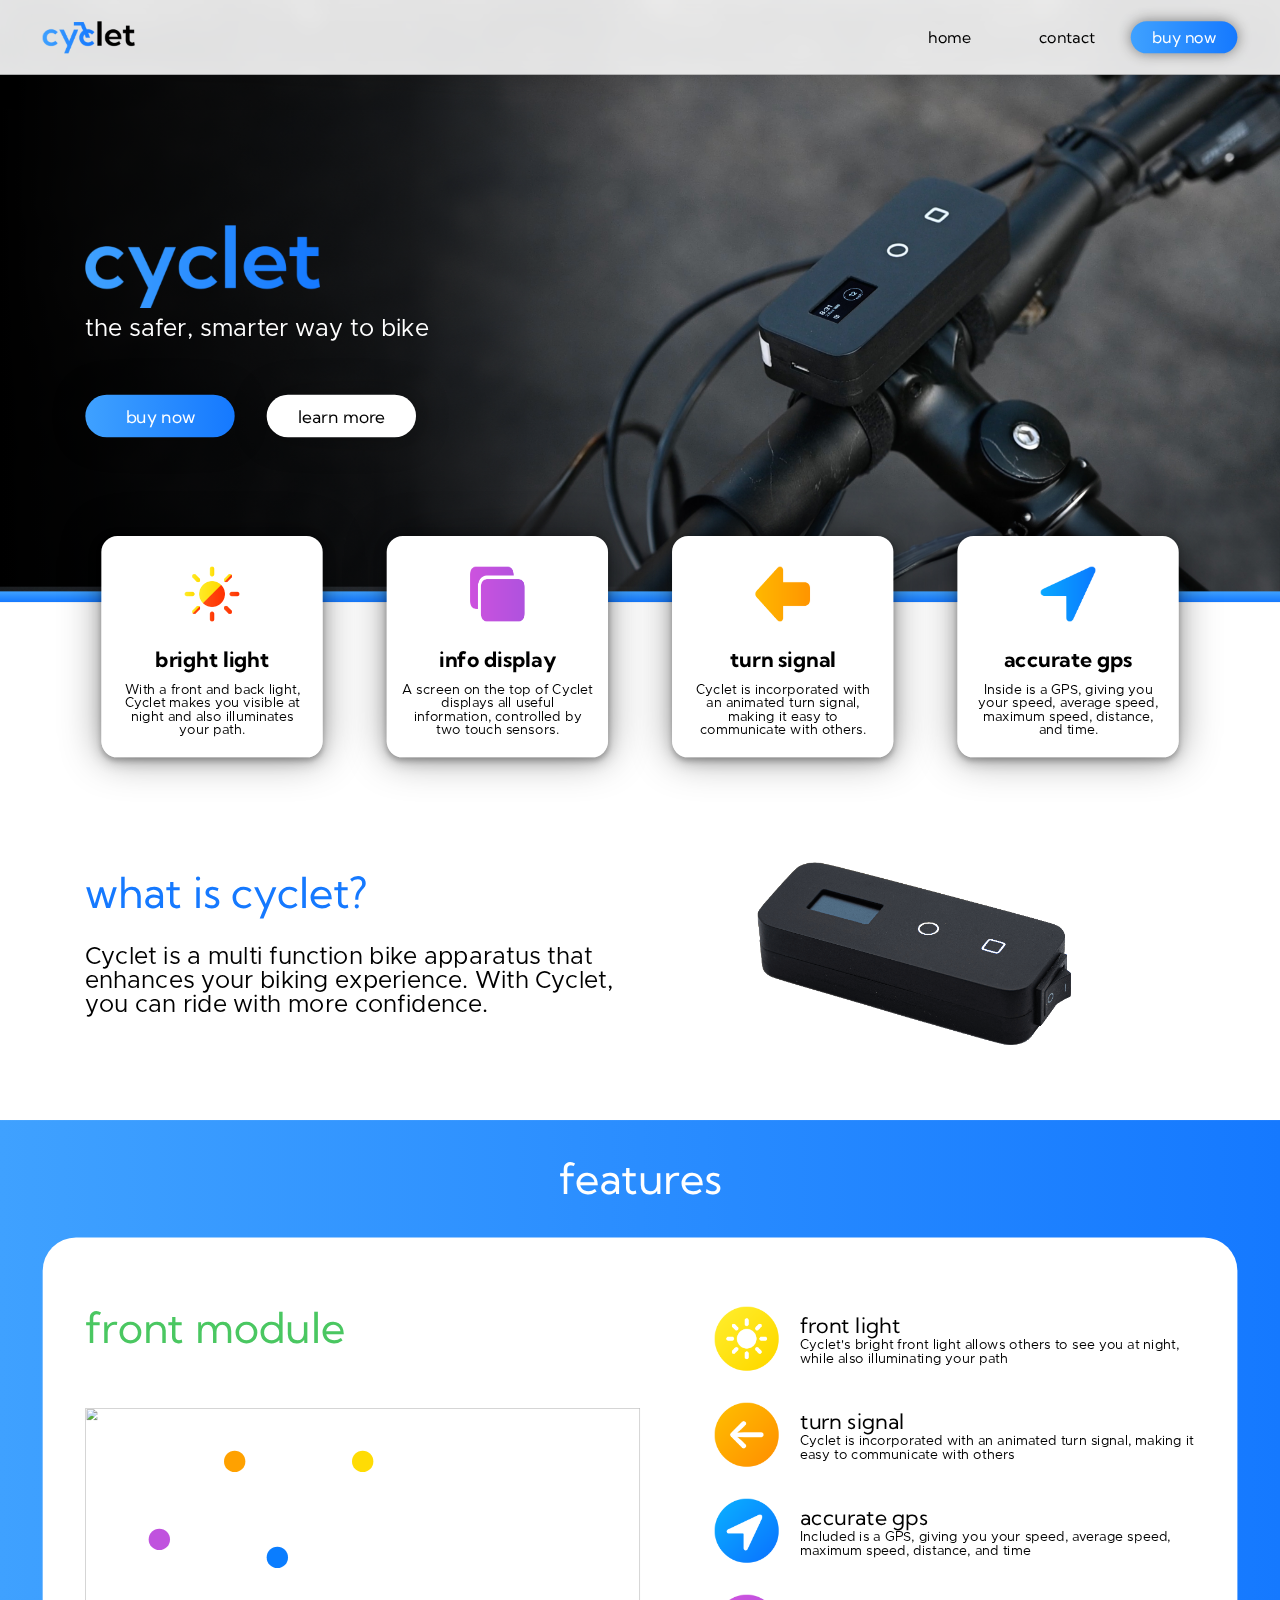
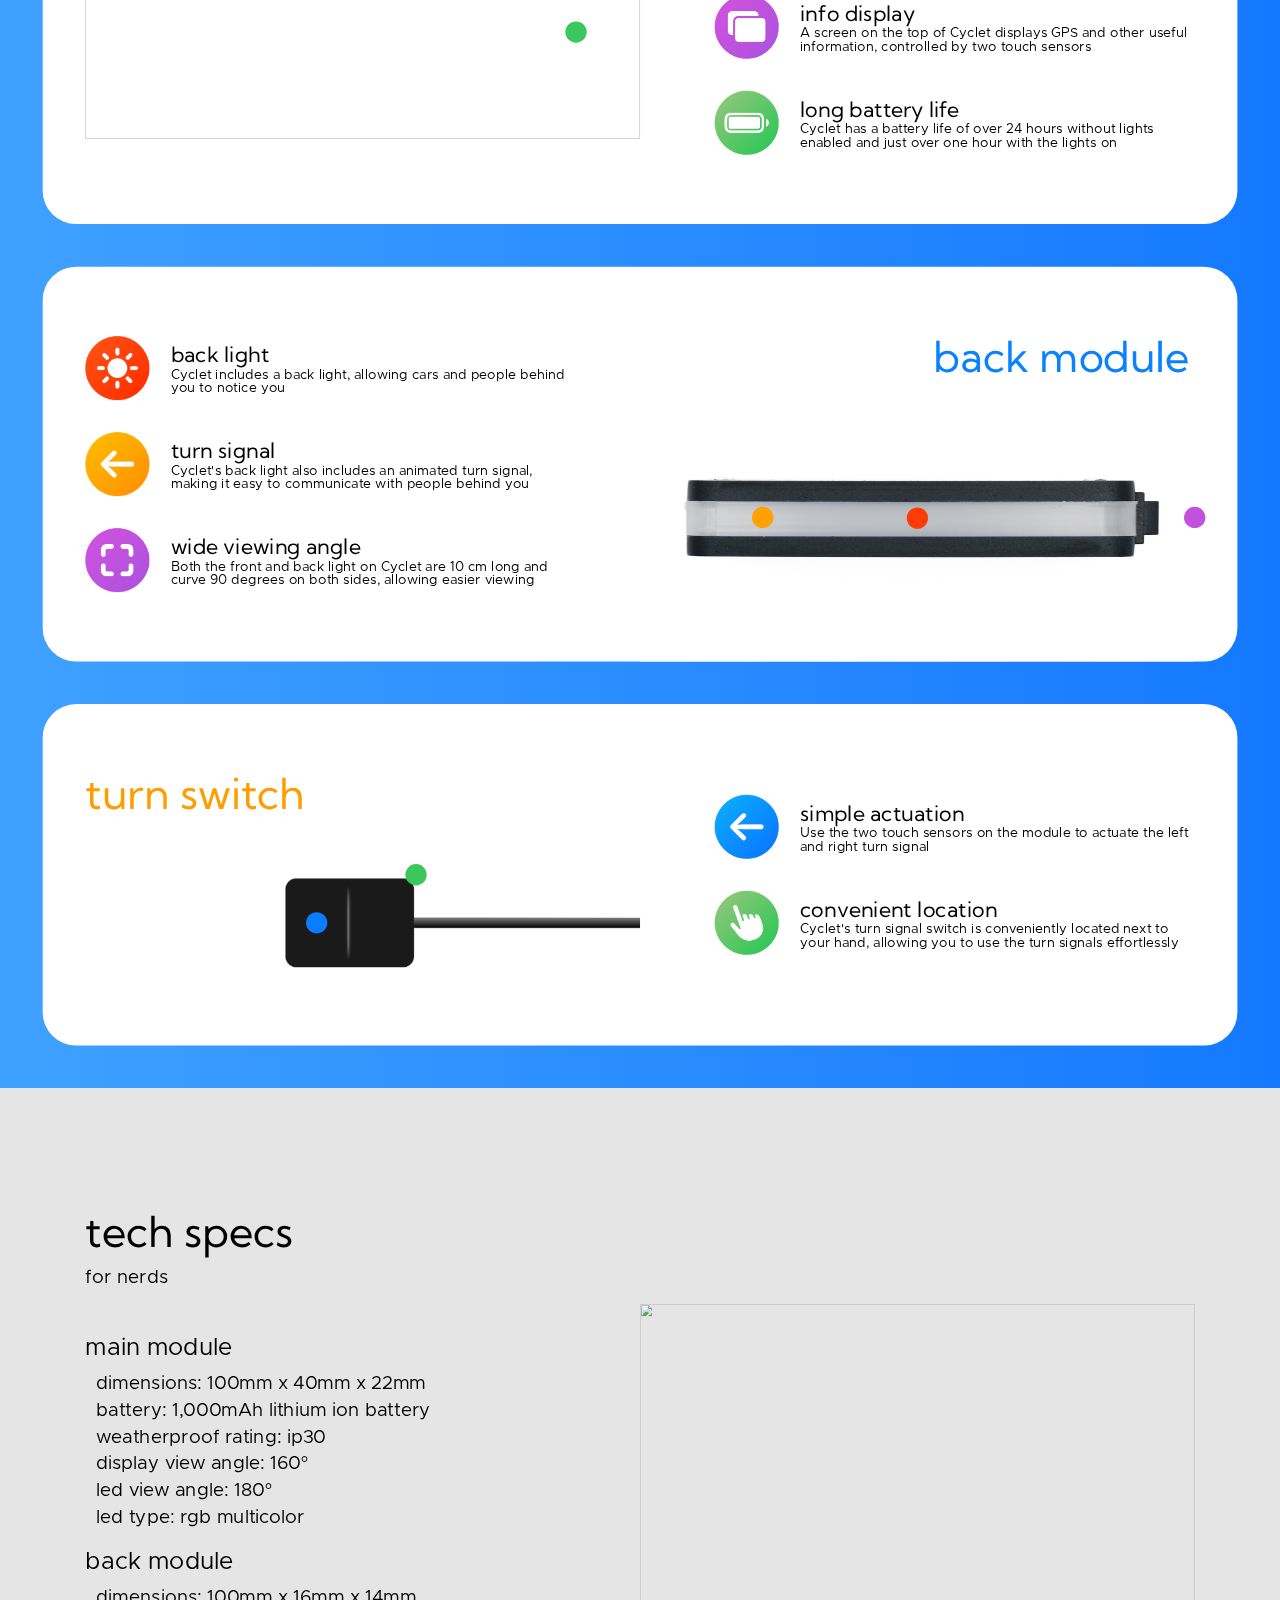
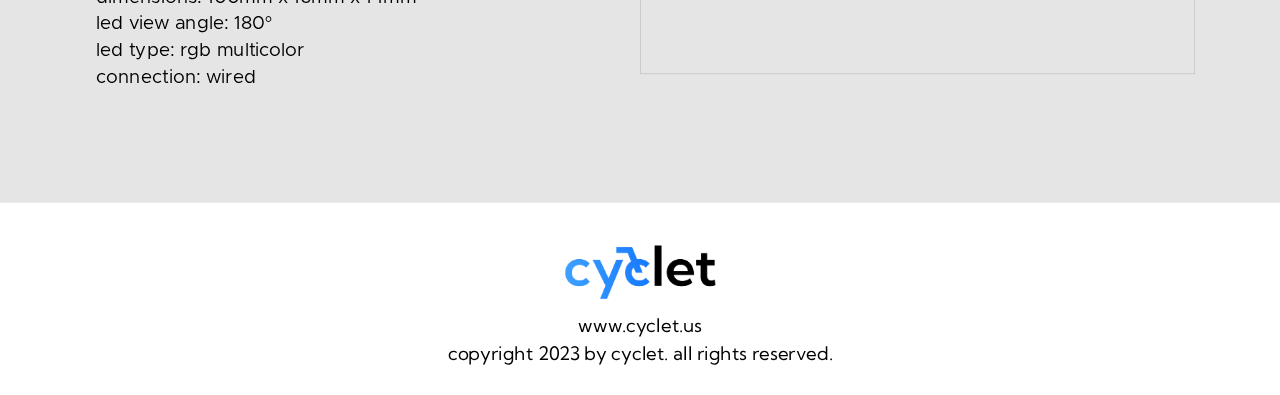
==== commit 1cfb5ffd: "updates" ====
--- a/index.html
+++ b/index.html
@@ -385,7 +385,7 @@
 				</div>
 			</div>
 		</div>
-		<img style="width:50%" data-type="Rectangle" data-name="front_clear.png" id="cyclet_dy" src="front_clear.png" srcset="front_clear.png">
+		<img data-type="Rectangle" data-name="front_clear.png" id="cyclet_dy" src="front_clear.png" srcset="front_clear.png">
 			
 	</div>
 	<div data-type="Group" data-name="Group 18" id="Group_18">
--- a/index.css
+++ b/index.css
@@ -509,7 +509,7 @@
 	width: 832px;
 	height: 555px;
 	left: 960px;
-	top: 0px;
+	top: -50px;
 	overflow: visible;
 }
 #features {
@@ -1361,9 +1361,9 @@
 #cyclet_dy {
 	position: absolute;
 	width: 832px;
-	height: 824px;
+	height: 555px;
 	left: 960px;
-	top: 124px;
+	top: 324px;
 	overflow: visible;
 }
 #Group_18 {
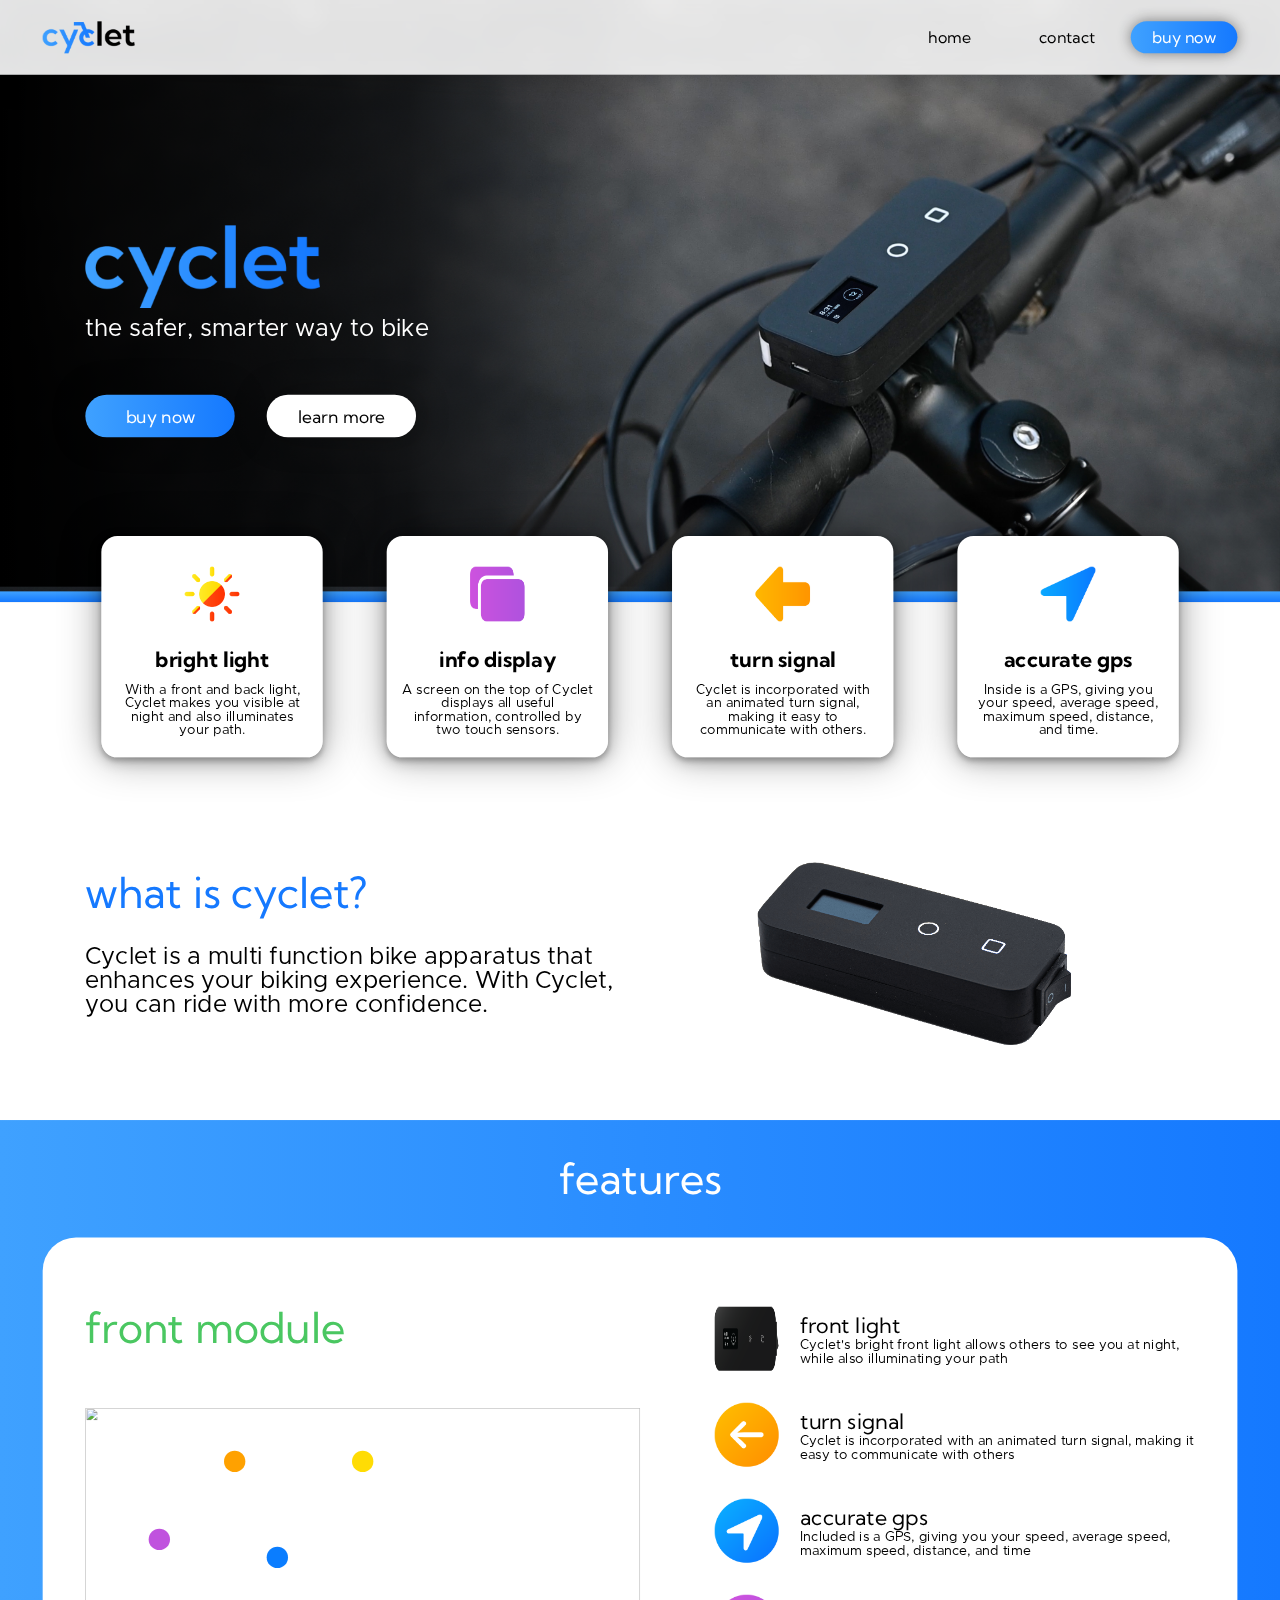
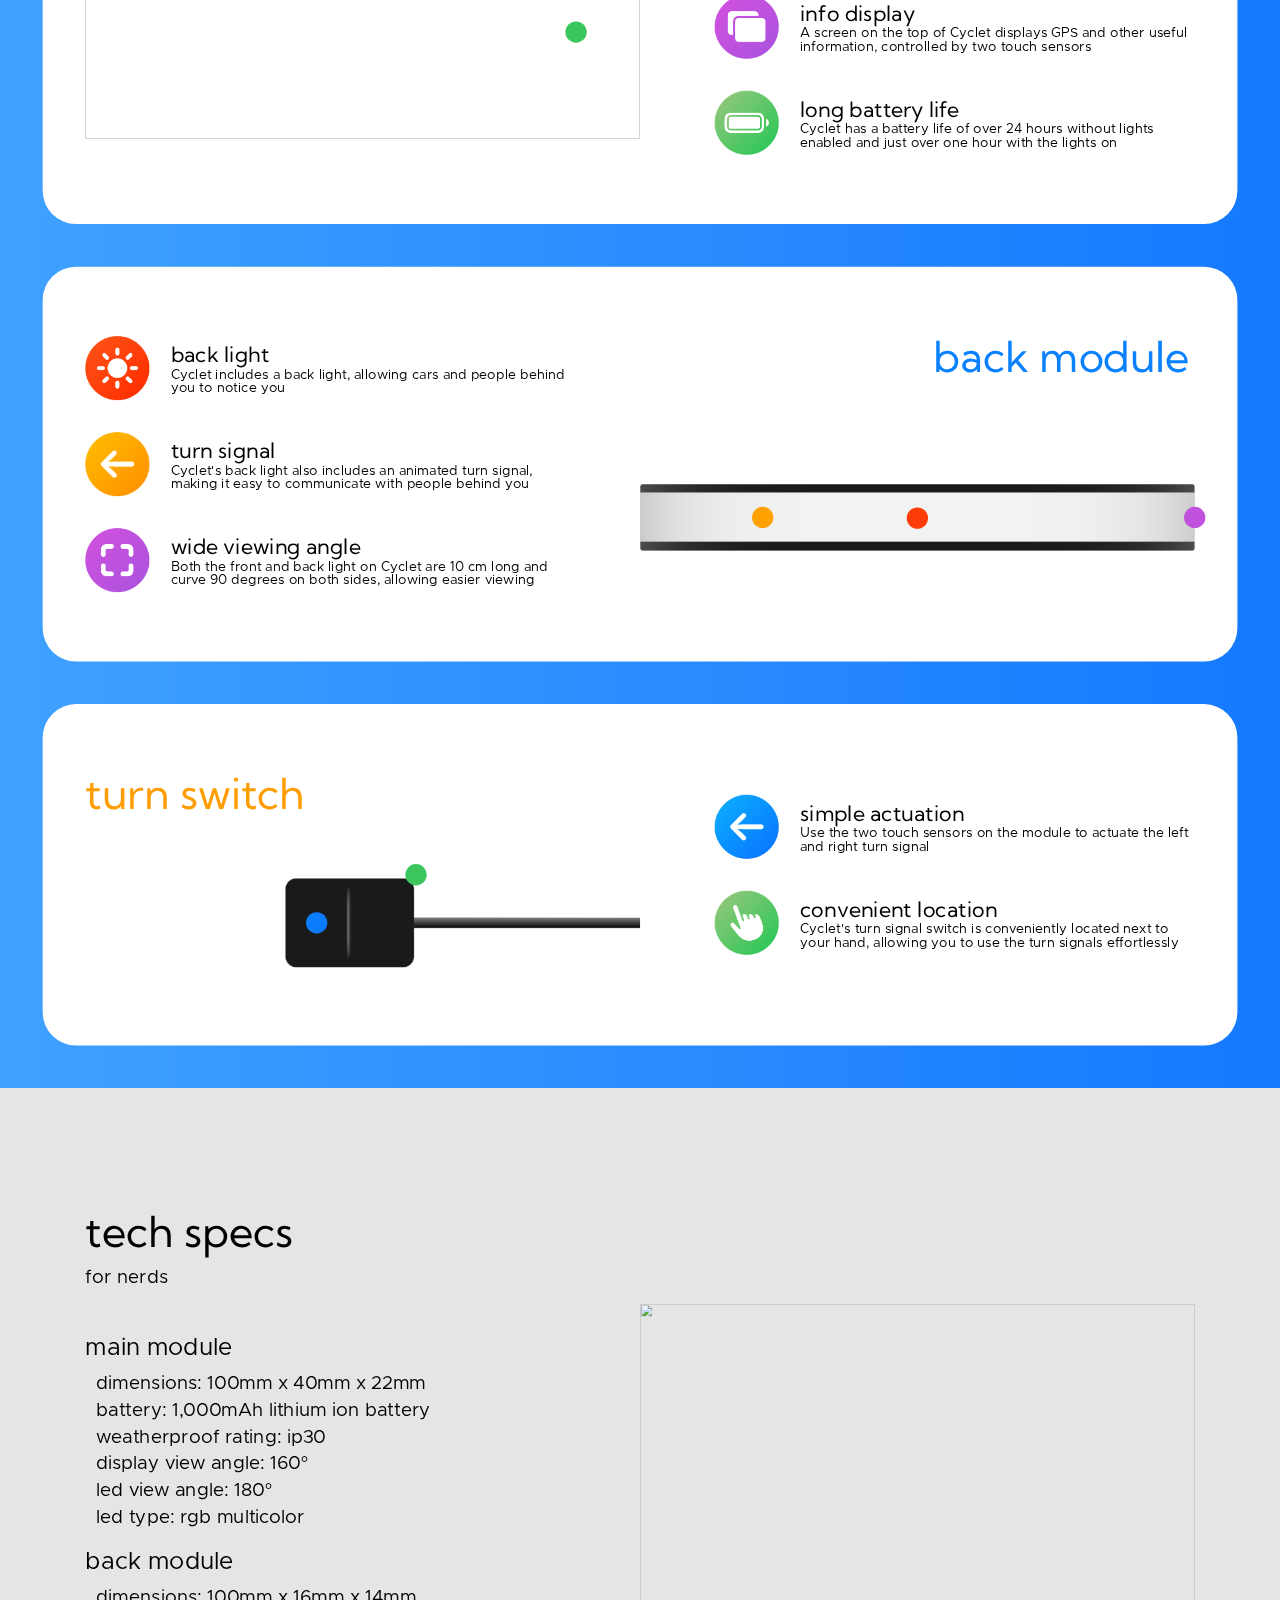
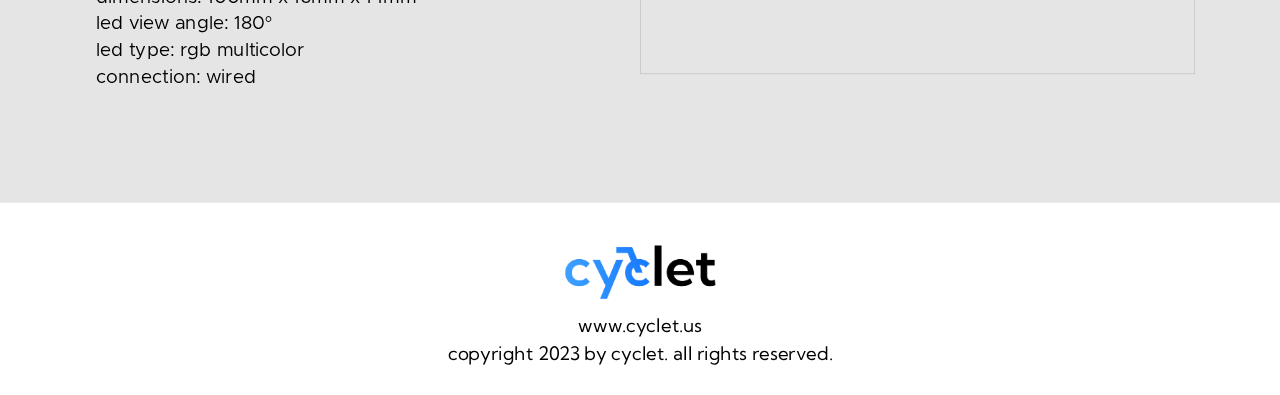
==== commit d77ffd9f: "updates" ====
--- a/index.html
+++ b/index.html
@@ -175,7 +175,7 @@
 		</div>
 		<div data-type="Group" data-name="Group 21" id="Group_21">
 			<div data-type="Group" data-name="Group 6" id="Group_6">
-				<img data-type="Rectangle" data-name="front" id="front" src="front.png" srcset="front.png 1x, front@2x.png 2x">
+				<img data-type="Rectangle" data-name="front" id="front" src="cycletnew.png">
 					
 				<div data-type="Text" data-name="front light" id="front_light">
 					<span>front light</span>
@@ -251,7 +251,7 @@
 			<rect id="Rectangle_15" rx="50" ry="50" x="0" y="0" width="1792" height="592">
 			</rect>
 		</svg>
-		<img data-type="Rectangle" data-name="taillight" id="taillight" src="top.jpg">
+		<img data-type="Rectangle" data-name="taillight" id="taillight" src="taillight.png">
 			
 		<div data-type="Text" data-name="back module" id="back_module">
 			<span>back module</span>
--- a/index.css
+++ b/index.css
@@ -1403,7 +1403,7 @@
 }
 #cycletmulti {
 	position: absolute;
-	width: 225px;
+	/*width: 225px;*/
 	height: 80px;
 	left: 848px;
 	top: 64px;
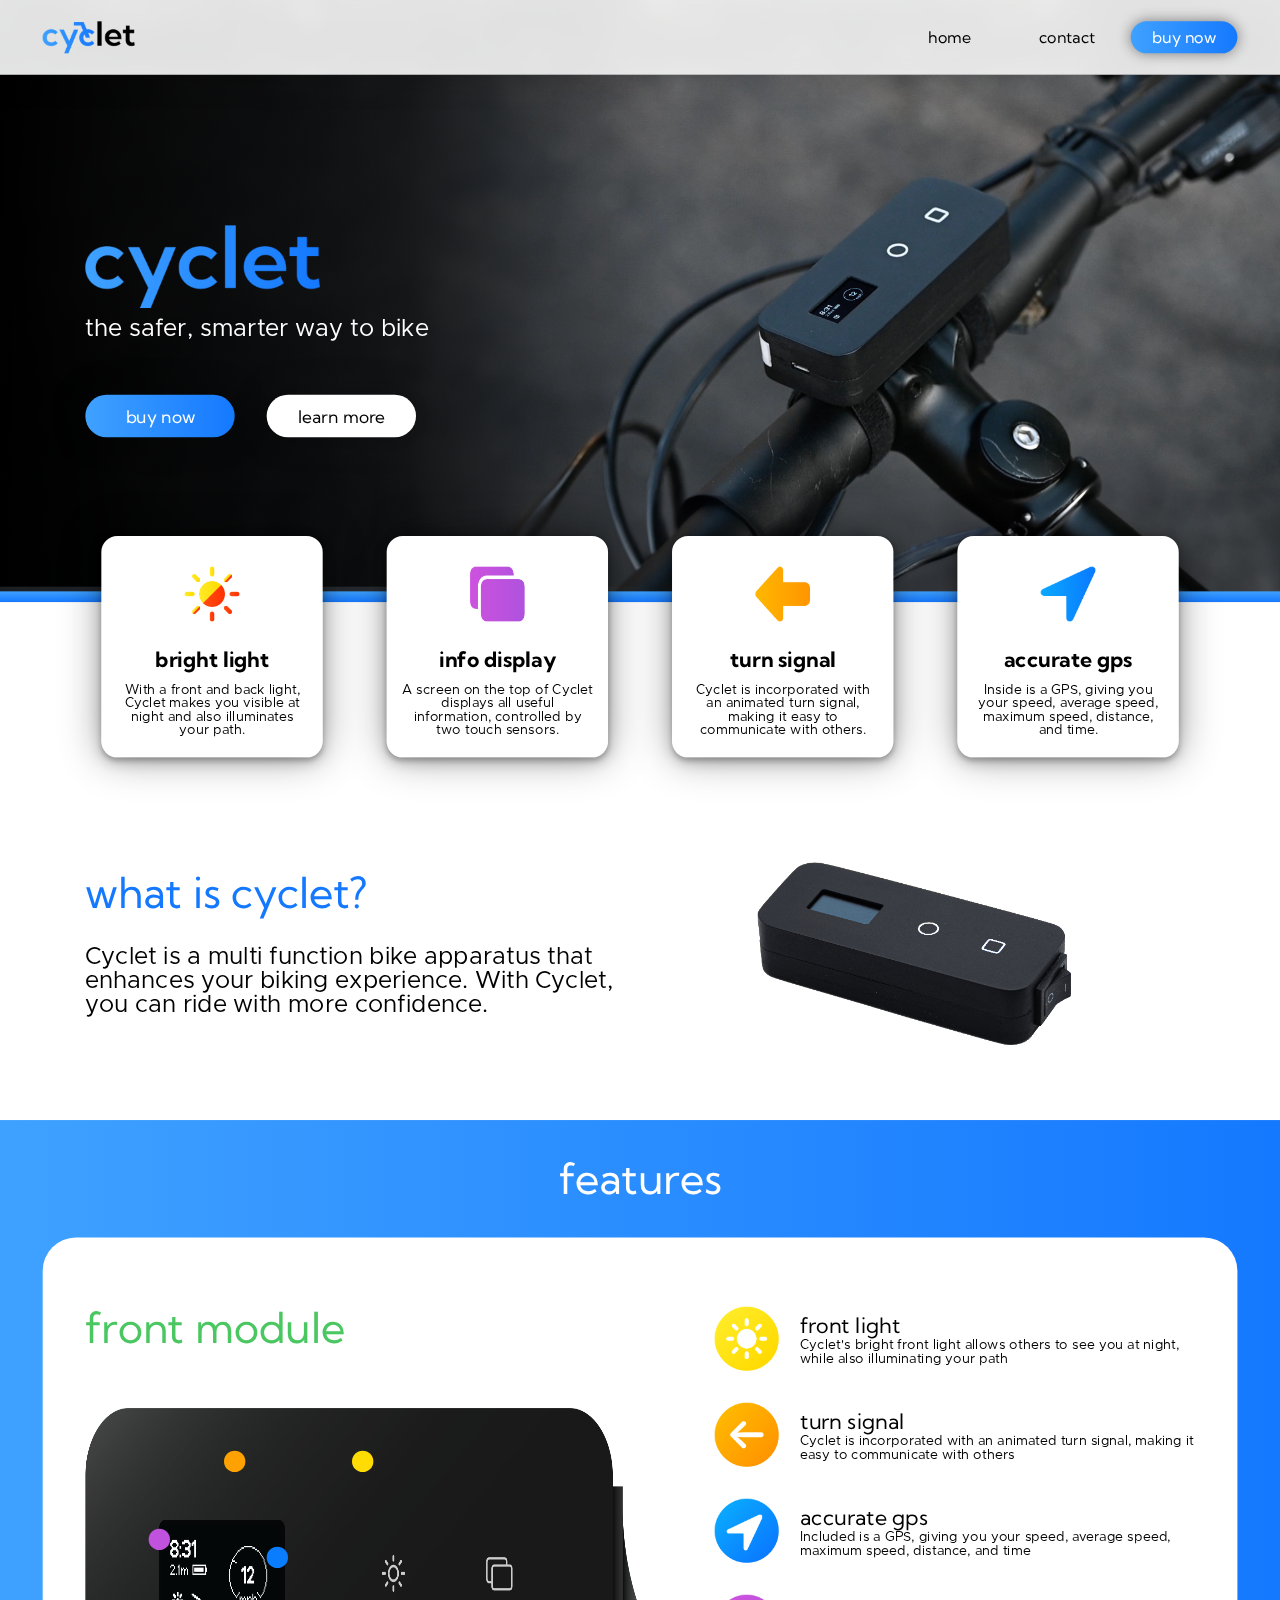
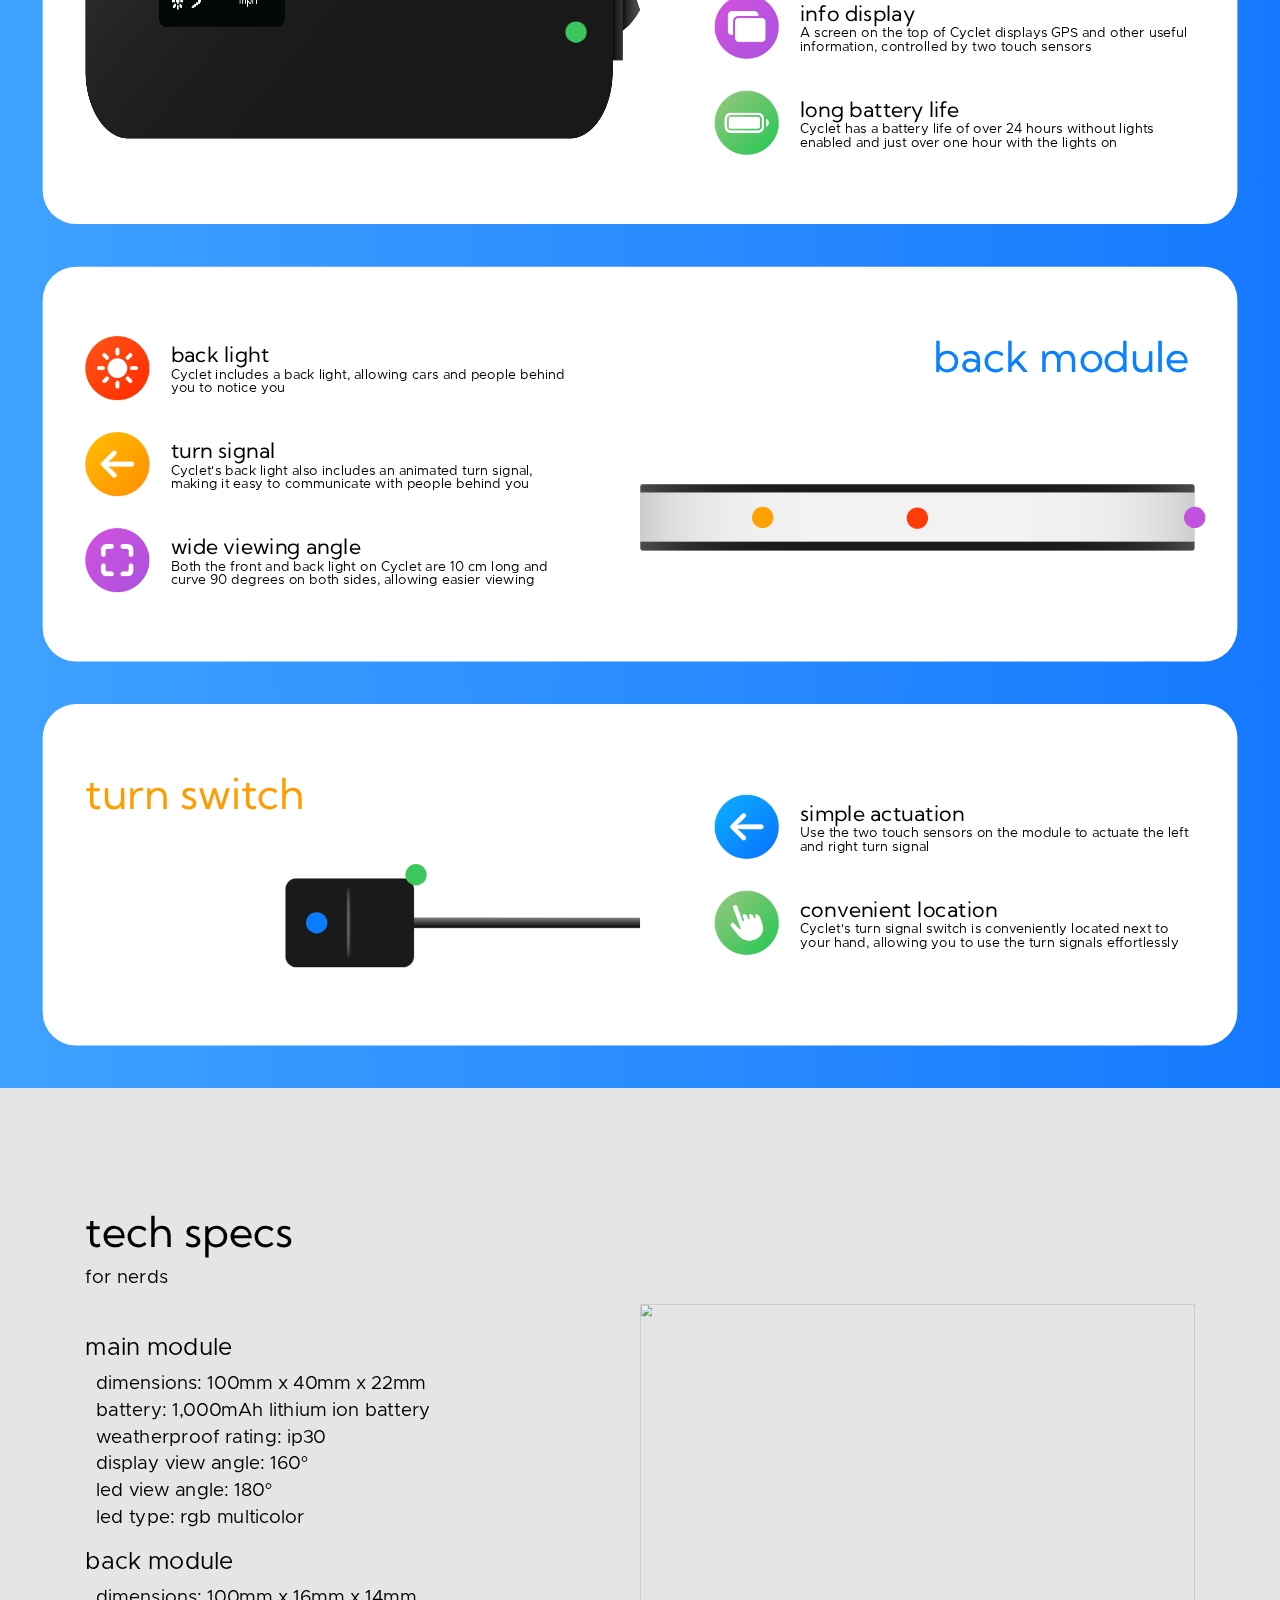
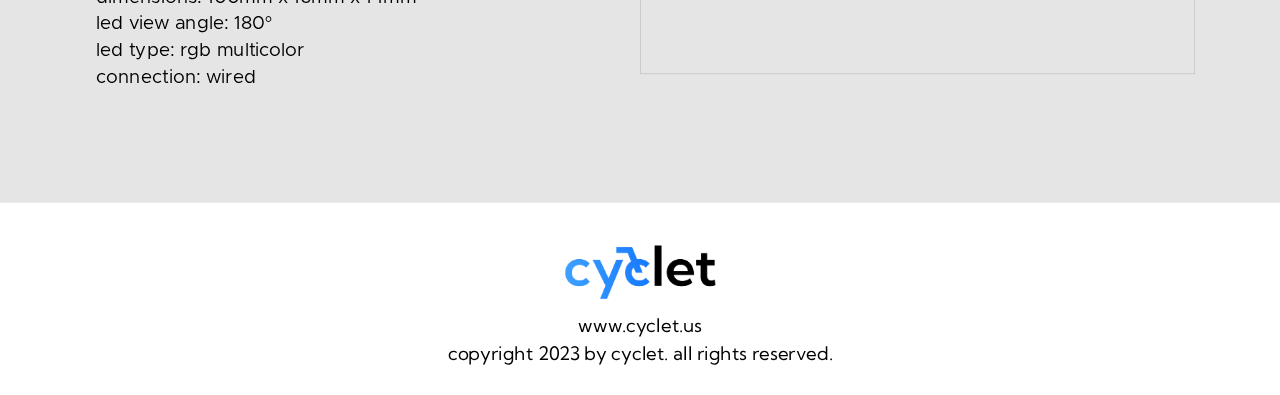
==== commit 306afabb: "whoops d77ffd9" ====
--- a/index.html
+++ b/index.html
@@ -10,6 +10,15 @@
 <script src="https://cdnjs.cloudflare.com/ajax/libs/jquery/3.0.0/jquery.min.js"></script>
 <script src="https://cdnjs.cloudflare.com/ajax/libs/jquery-modal/0.9.1/jquery.modal.min.js"></script>
 <link rel="stylesheet" href="https://cdnjs.cloudflare.com/ajax/libs/jquery-modal/0.9.1/jquery.modal.min.css" />
+<!-- MailerLite Universal -->
+<script>
+    (function(w,d,e,u,f,l,n){w[f]=w[f]||function(){(w[f].q=w[f].q||[])
+    .push(arguments);},l=d.createElement(e),l.async=1,l.src=u,
+    n=d.getElementsByTagName(e)[0],n.parentNode.insertBefore(l,n);})
+    (window,document,'script','https://assets.mailerlite.com/js/universal.js','ml');
+    ml('account', '592571');
+</script>
+<!-- End MailerLite Universal -->
 <link rel="shortcut icon" type="image/x-icon" href="favicon.ico">
 <script>
 if (navigator.userAgent.match(/Android/i) ||
@@ -61,7 +70,7 @@
 						</rect>
 					</svg>
 				</div>
-				<a href='#buy' rel='modal:open'>
+				<a class="ml-onclick-form" href="javascript:void(0)" onclick="ml('show', 'nRQ7Q5', true)">
 					<div data-type="Text" data-name="buy now" id="buy_now">
 						<span>buy now</span>
 					</div>
@@ -168,14 +177,14 @@
 			<rect id="Rectangle_14" rx="50" ry="50" x="0" y="0" width="1792" height="880">
 			</rect>
 		</svg>
-		<img data-type="Rectangle" data-name="cyclet" id="cyclet" src="front.jpg">
+		<img data-type="Rectangle" data-name="cyclet" id="cyclet" src="cycletnew.png">
 			
 		<div data-type="Text" data-name="front module" id="front_module">
 			<span>front module</span>
 		</div>
 		<div data-type="Group" data-name="Group 21" id="Group_21">
 			<div data-type="Group" data-name="Group 6" id="Group_6">
-				<img data-type="Rectangle" data-name="front" id="front" src="cycletnew.png">
+				<img data-type="Rectangle" data-name="front" id="front" src="front.png" srcset="front.png 1x, front@2x.png 2x">
 					
 				<div data-type="Text" data-name="front light" id="front_light">
 					<span>front light</span>
@@ -427,7 +436,7 @@
 				<rect id="Rectangle_4_eb" rx="24" ry="24" x="0" y="0" width="160" height="48">
 				</rect>
 			</svg>
-			<a href='#buy' rel='modal:open'>
+			<a class="ml-onclick-form" href="javascript:void(0)" onclick="ml('show', 'nRQ7Q5', true)">
 				<div data-type="Text" data-name="buy now" id="buy_now_ec">
 					<span>buy now</span>
 				</div>
@@ -449,8 +458,5 @@
 <div id='contact-modal' class='modal' style='min-width:min-content;'>
 	<iframe src="https://docs.google.com/forms/d/e/1FAIpQLSdqhwsS5sTZXXdIE7rICwc__Wpd91kjkl7HMSyyU1W9fLXkRw/viewform?embedded=true" width="640" height="551" frameborder="0" marginheight="0" marginwidth="0">Loading…</iframe>
 </div>
-<div id='buy' class='modal' style='min-width:min-content;'>
-	<iframe src="https://docs.google.com/forms/d/e/1FAIpQLSf7C9I0SHGZcis4JvkJuP2C1coOa0m0CcKMeCeKfvxYSpRfvQ/viewform?embedded=true" width="640" height="551" frameborder="0" marginheight="0" marginwidth="0">Loading…</iframe>
-</div>
 </body>
 </html>
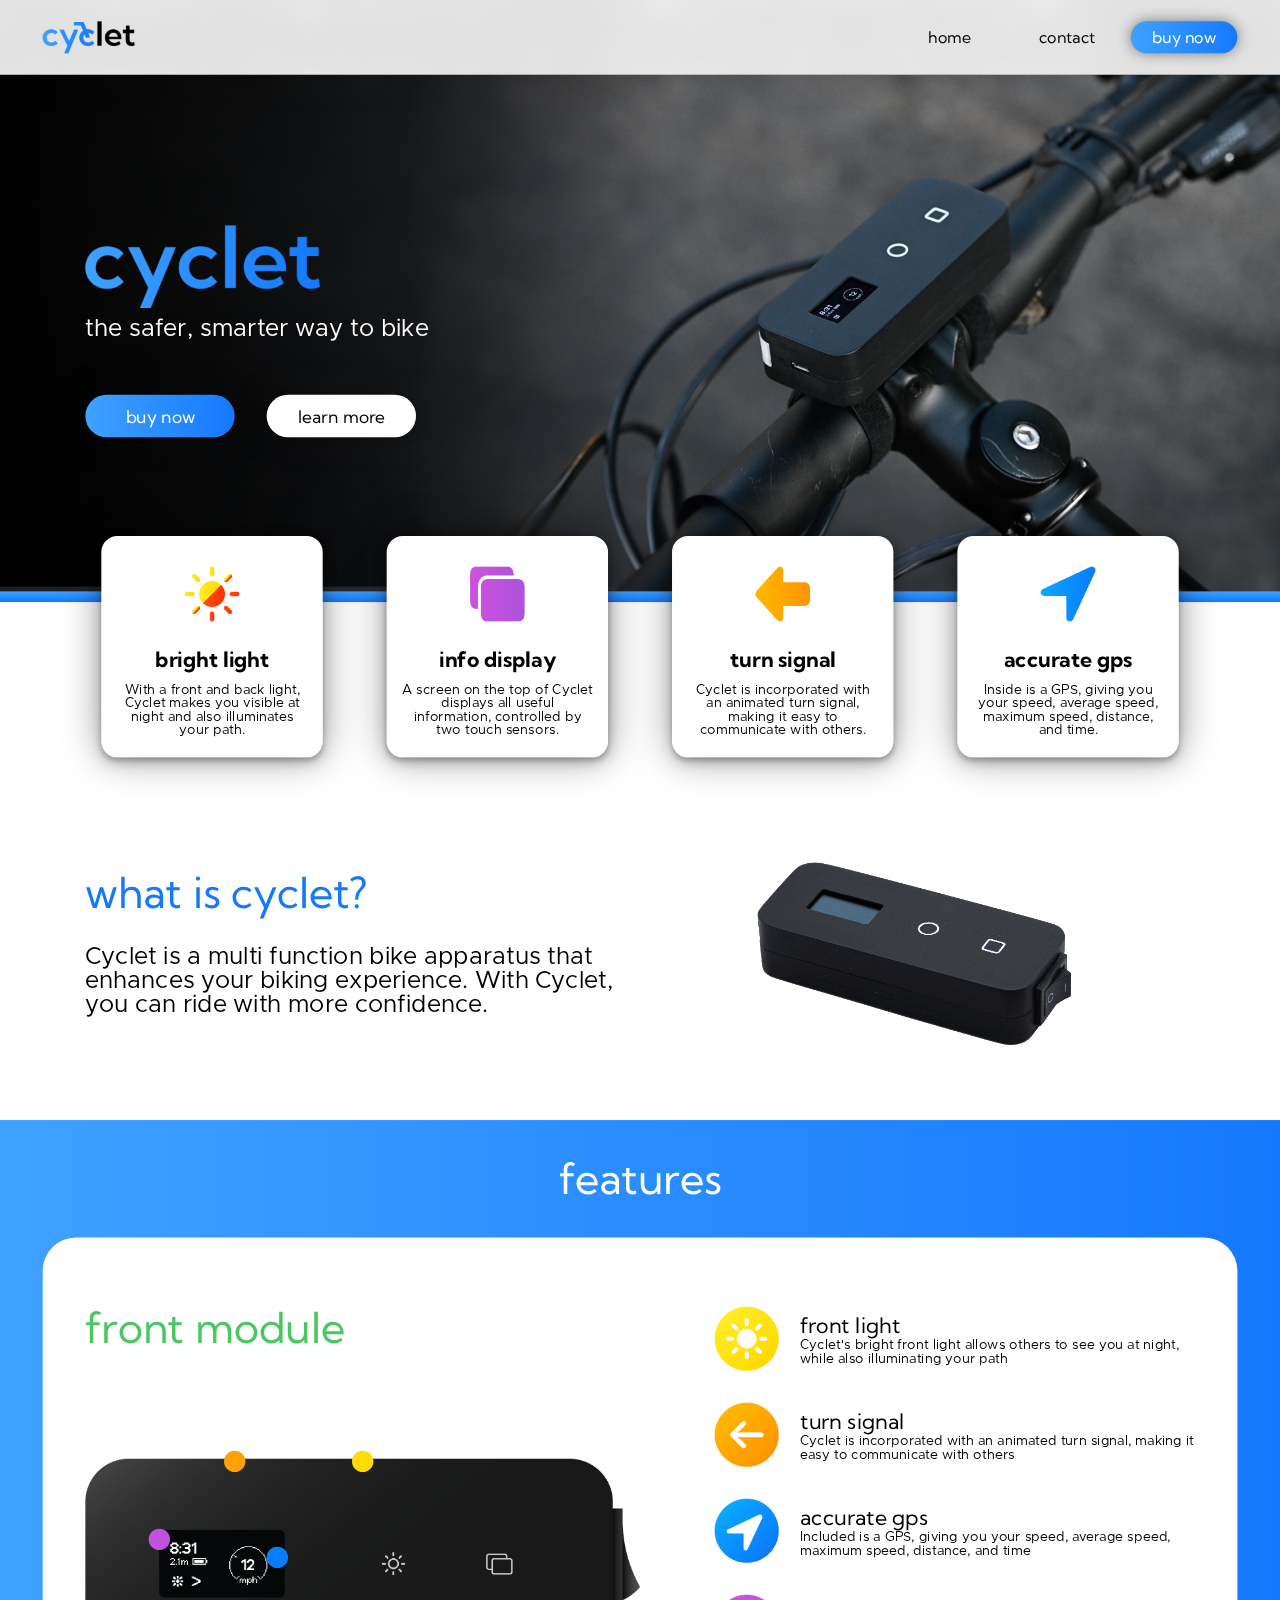
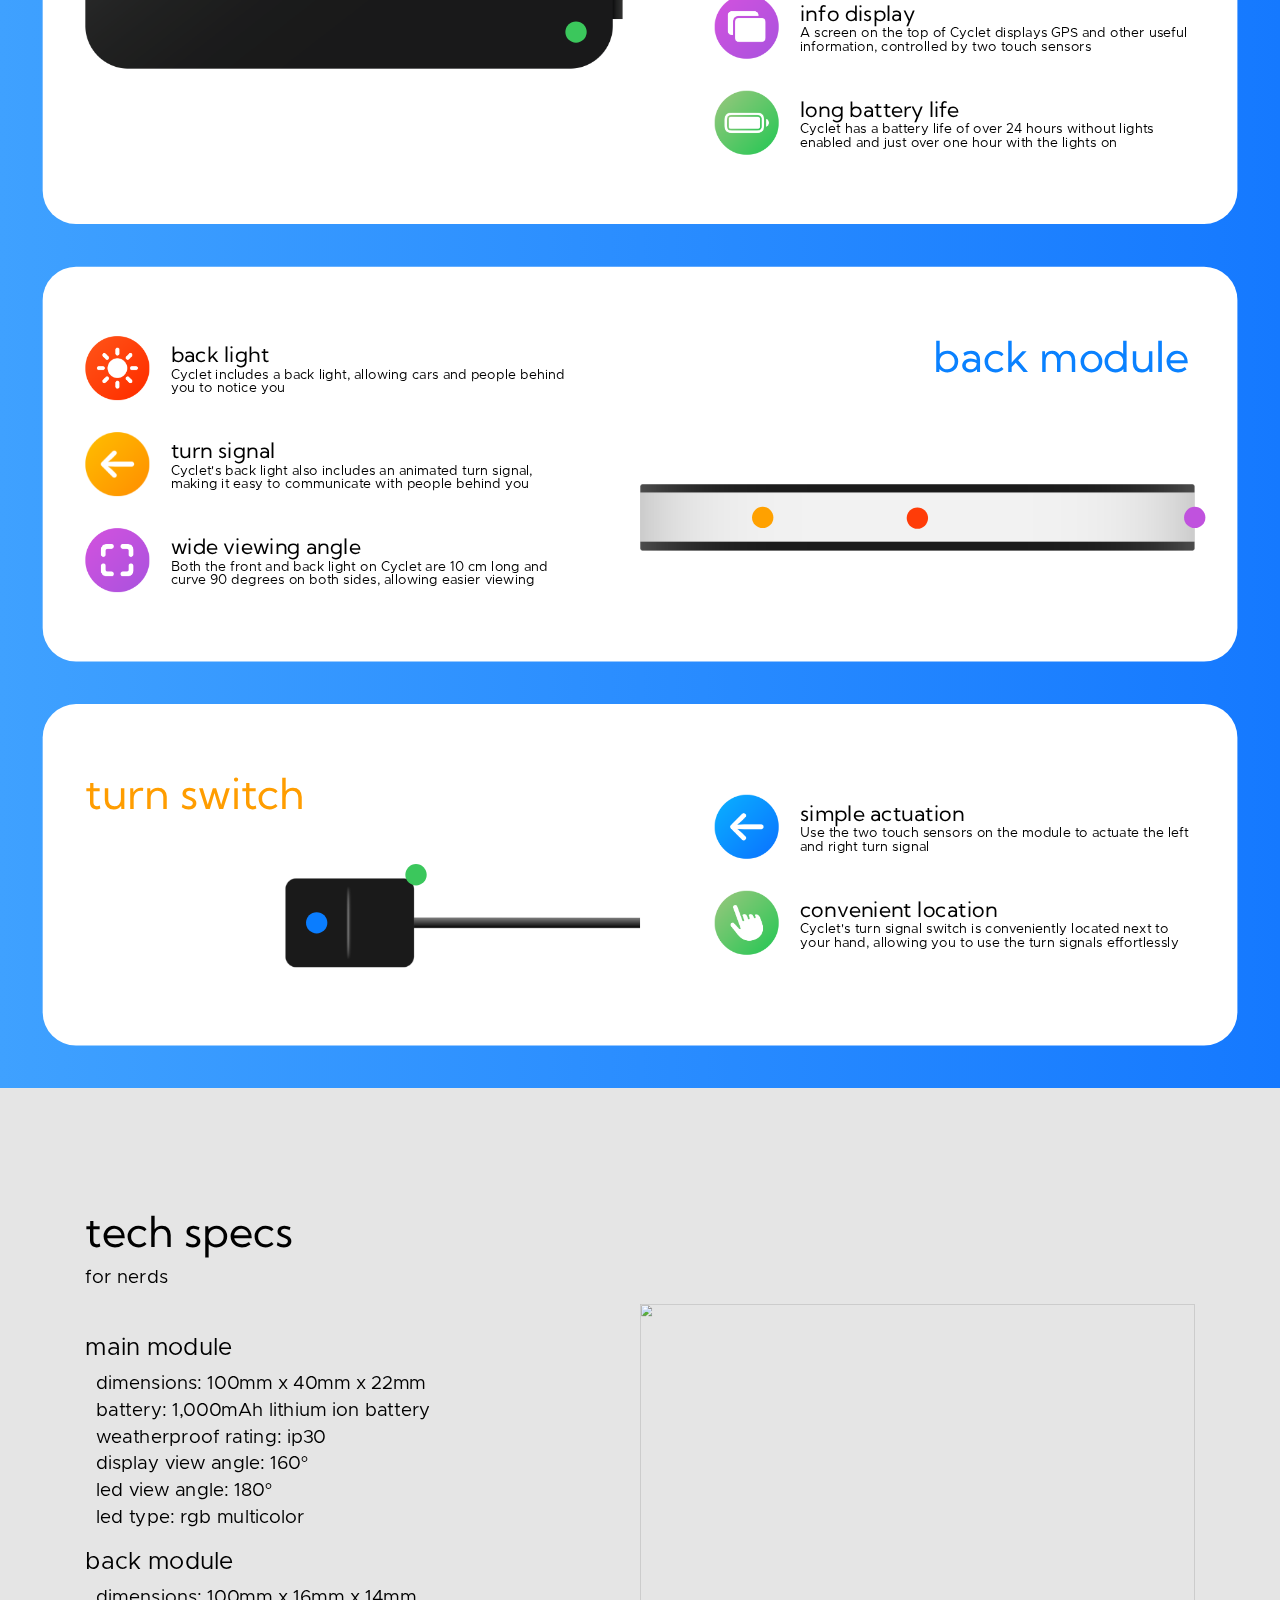
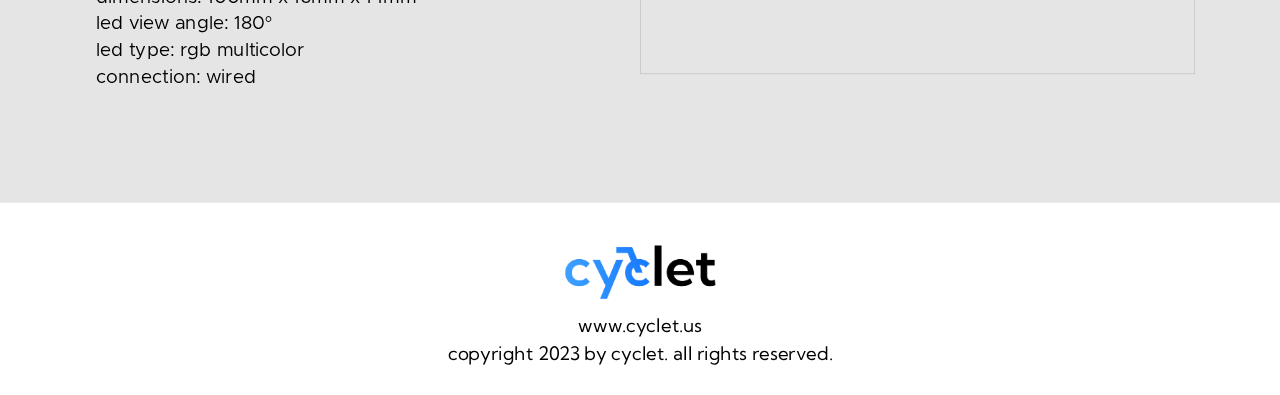
==== commit 6f58244b: "Fix #15" ====
--- a/index.html
+++ b/index.html
@@ -7,9 +7,6 @@
 <title>cyclet</title>
 <link rel="stylesheet" type="text/css" id="applicationStylesheet" href="index.css"/>
 <script id="applicationScript" type="text/javascript" src="index.js"></script>
-<script src="https://cdnjs.cloudflare.com/ajax/libs/jquery/3.0.0/jquery.min.js"></script>
-<script src="https://cdnjs.cloudflare.com/ajax/libs/jquery-modal/0.9.1/jquery.modal.min.js"></script>
-<link rel="stylesheet" href="https://cdnjs.cloudflare.com/ajax/libs/jquery-modal/0.9.1/jquery.modal.min.css" />
 <!-- MailerLite Universal -->
 <script>
     (function(w,d,e,u,f,l,n){w[f]=w[f]||function(){(w[f].q=w[f].q||[])
@@ -447,16 +444,13 @@
 				<rect id="Rectangle_3_ee" rx="0" ry="0" x="0" y="0" width="160" height="48">
 				</rect>
 			</svg>
-			<a href='#contact-modal' rel='modal:open'>
+			<a class="ml-onclick-form" href="javascript:void(0)" onclick="ml('show', 'YSt96w', true)">
 				<div data-type="Text" data-name="contact" id="contact">
 					<span>contact</span>
 				</div>
 			</a>
 		</div>
 	</div>
-</div>
-<div id='contact-modal' class='modal' style='min-width:min-content;'>
-	<iframe src="https://docs.google.com/forms/d/e/1FAIpQLSdqhwsS5sTZXXdIE7rICwc__Wpd91kjkl7HMSyyU1W9fLXkRw/viewform?embedded=true" width="640" height="551" frameborder="0" marginheight="0" marginwidth="0">Loading…</iframe>
 </div>
 </body>
 </html>
--- a/index.css
+++ b/index.css
@@ -548,9 +548,9 @@
 #cyclet {
 	position: absolute;
 	width: 832px;
-	height: 496px;
+	height: 315px;
 	left: 64px;
-	top: 256px;
+	top: 332px;
 	overflow: visible;
 }
 #front_module {
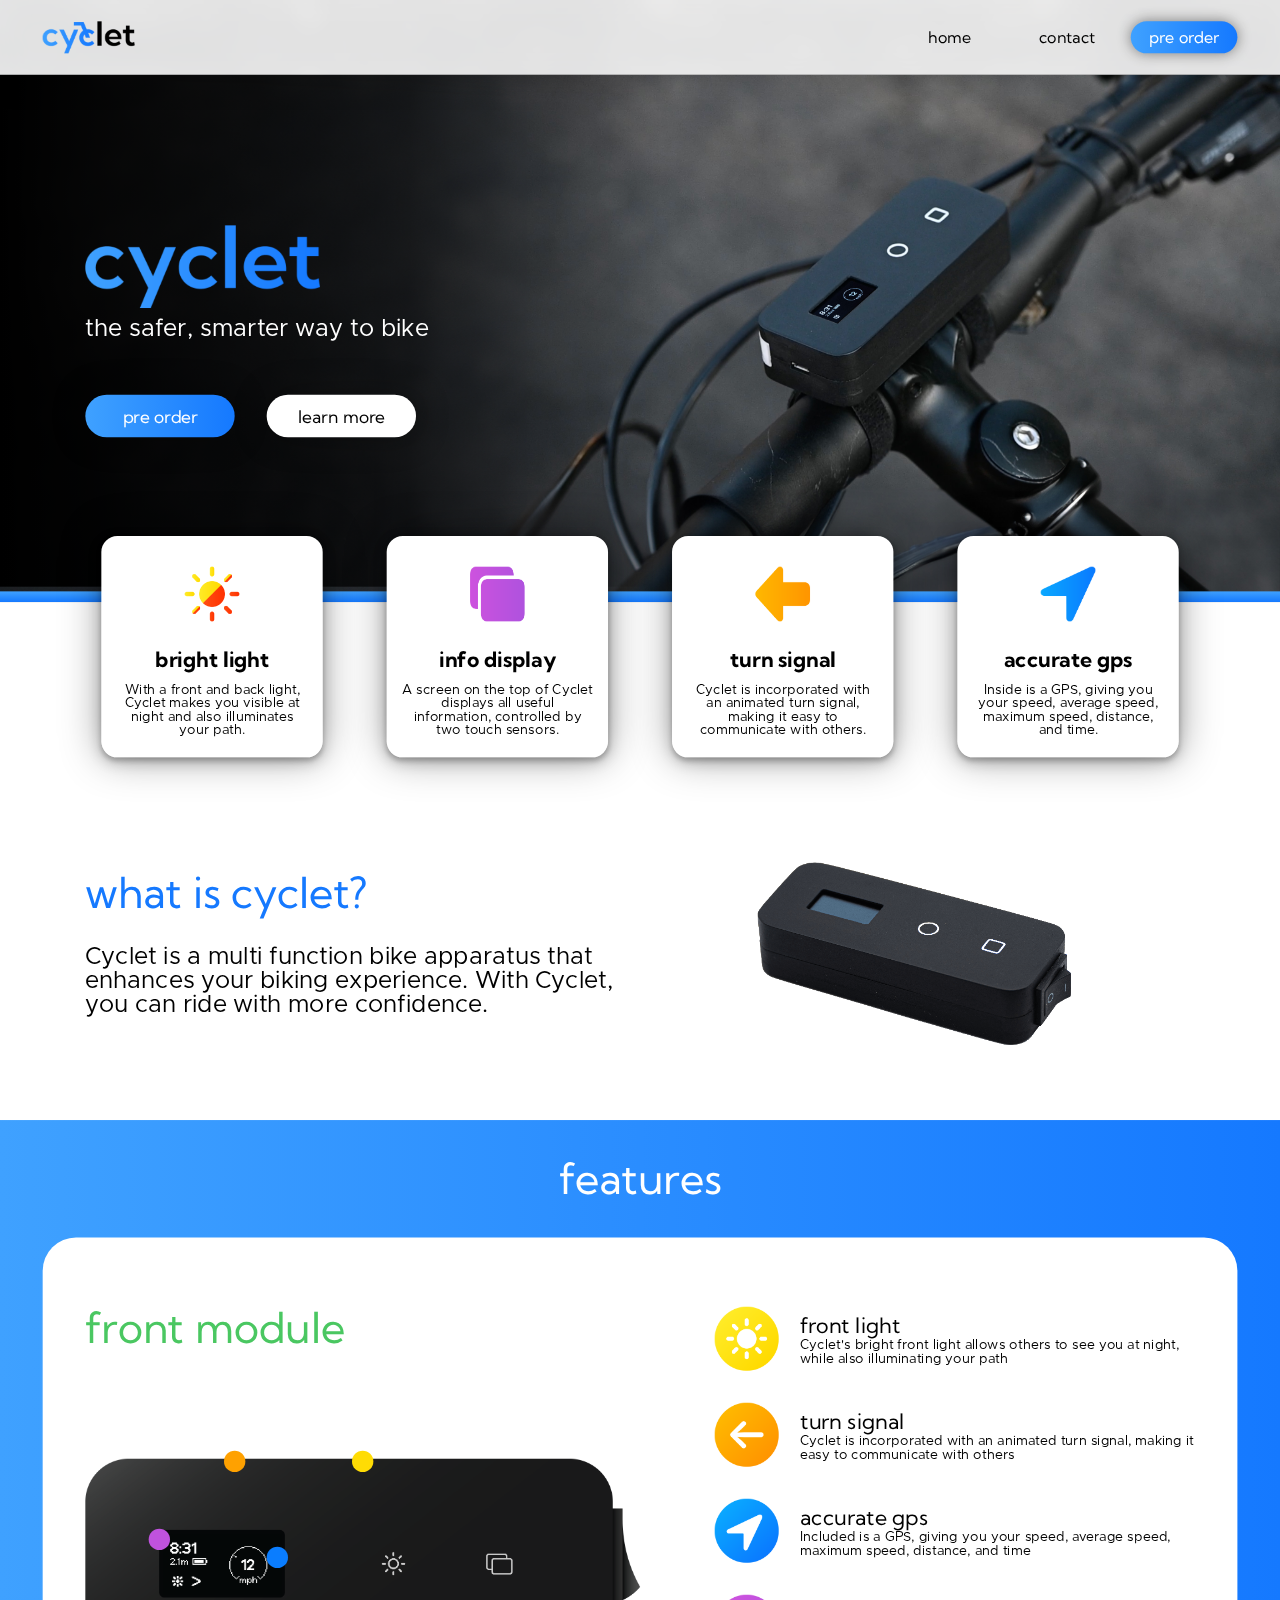
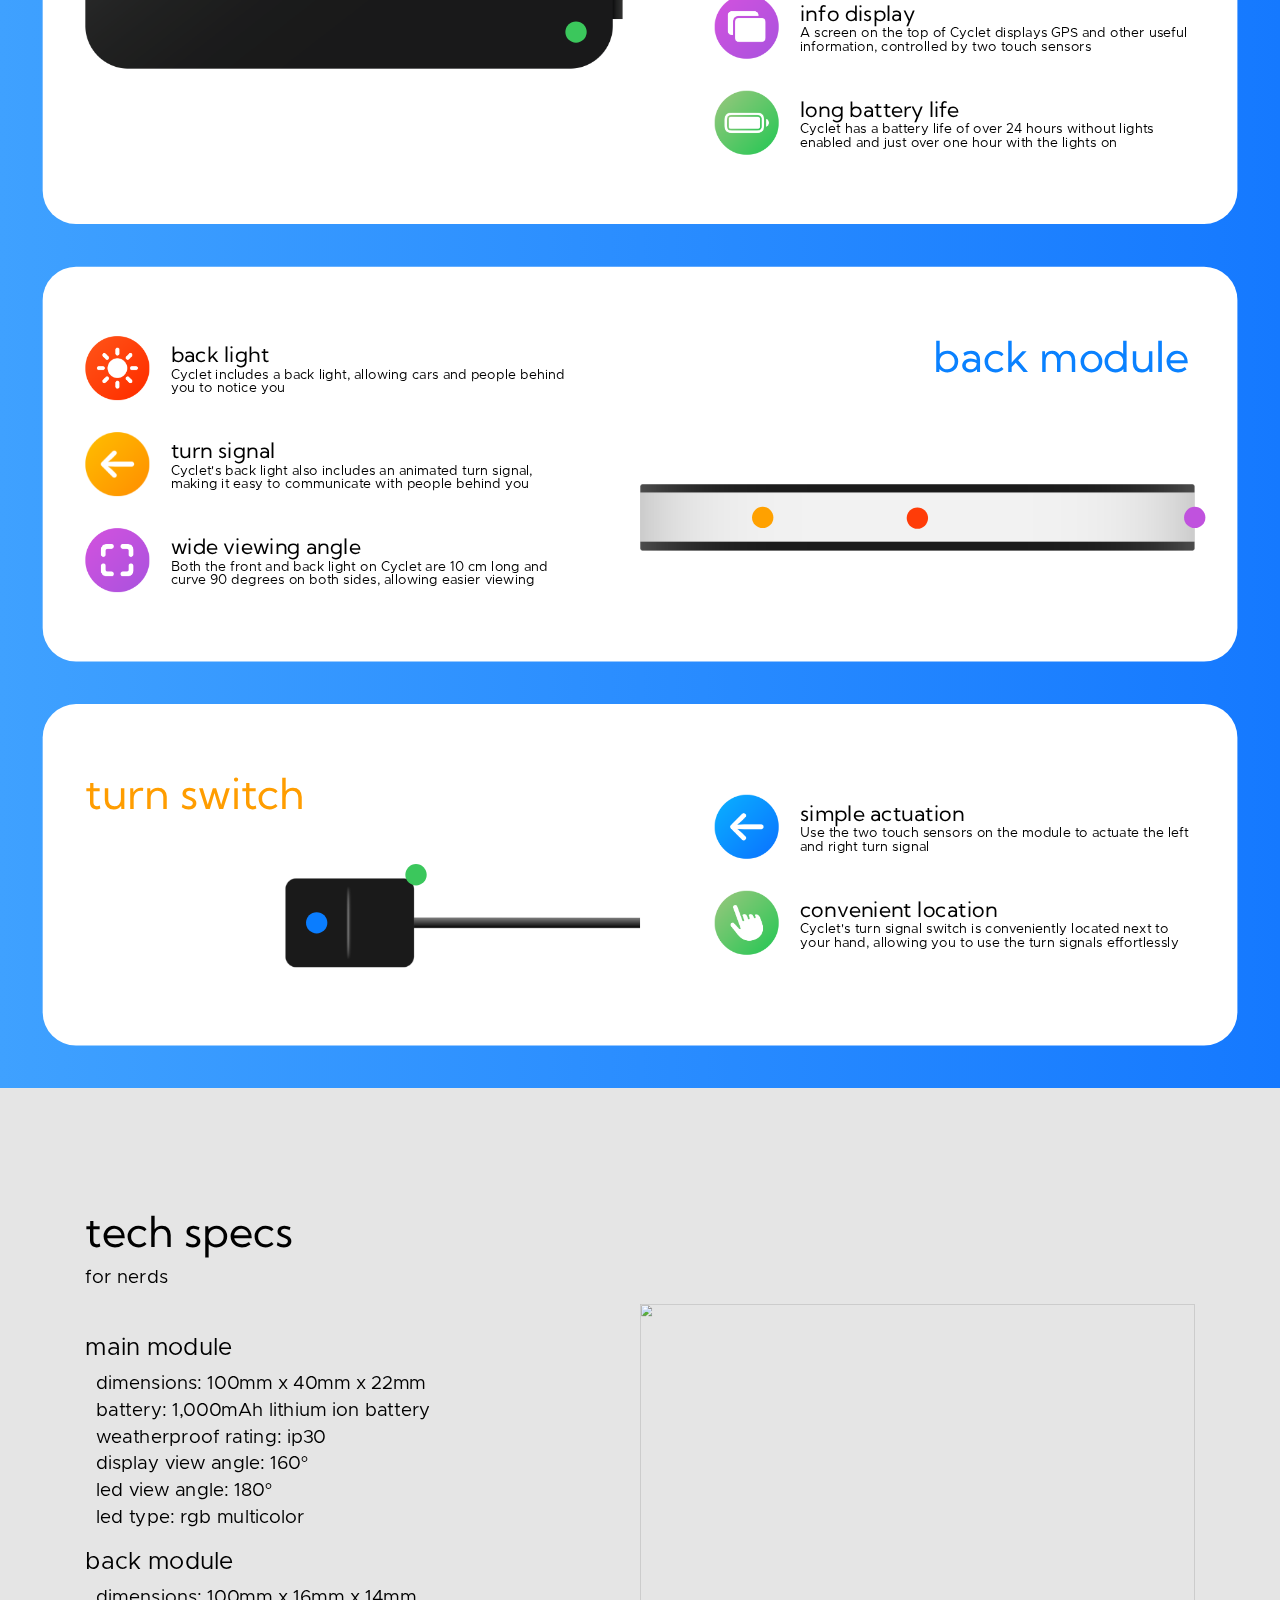
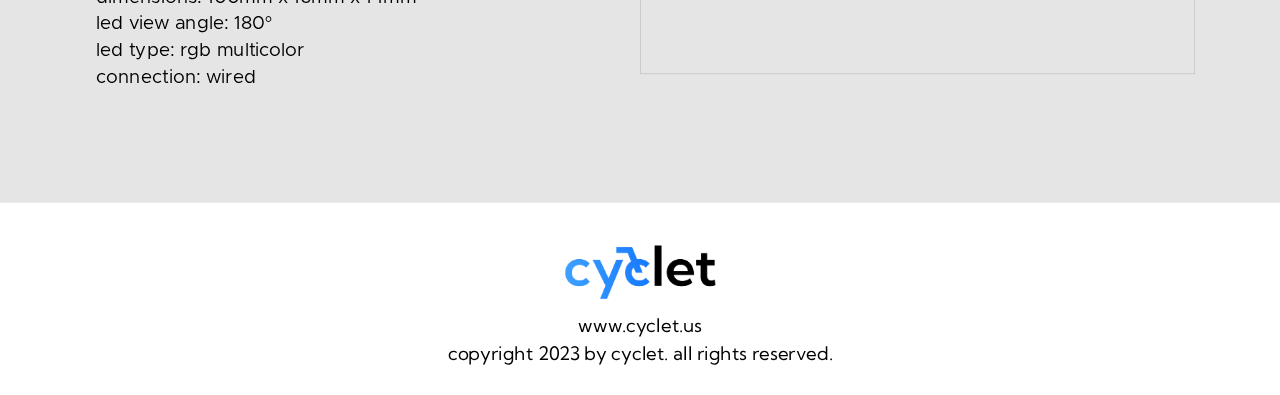
==== commit bc092131: "Update index.html" ====
--- a/index.html
+++ b/index.html
@@ -69,7 +69,7 @@
 				</div>
 				<a class="ml-onclick-form" href="javascript:void(0)" onclick="ml('show', 'nRQ7Q5', true)">
 					<div data-type="Text" data-name="buy now" id="buy_now">
-						<span>buy now</span>
+						<span>pre order</span>
 					</div>
 				</a>
 			</div>
@@ -435,7 +435,7 @@
 			</svg>
 			<a class="ml-onclick-form" href="javascript:void(0)" onclick="ml('show', 'nRQ7Q5', true)">
 				<div data-type="Text" data-name="buy now" id="buy_now_ec">
-					<span>buy now</span>
+					<span>pre order</span>
 				</div>
 			</a>
 		</div>
